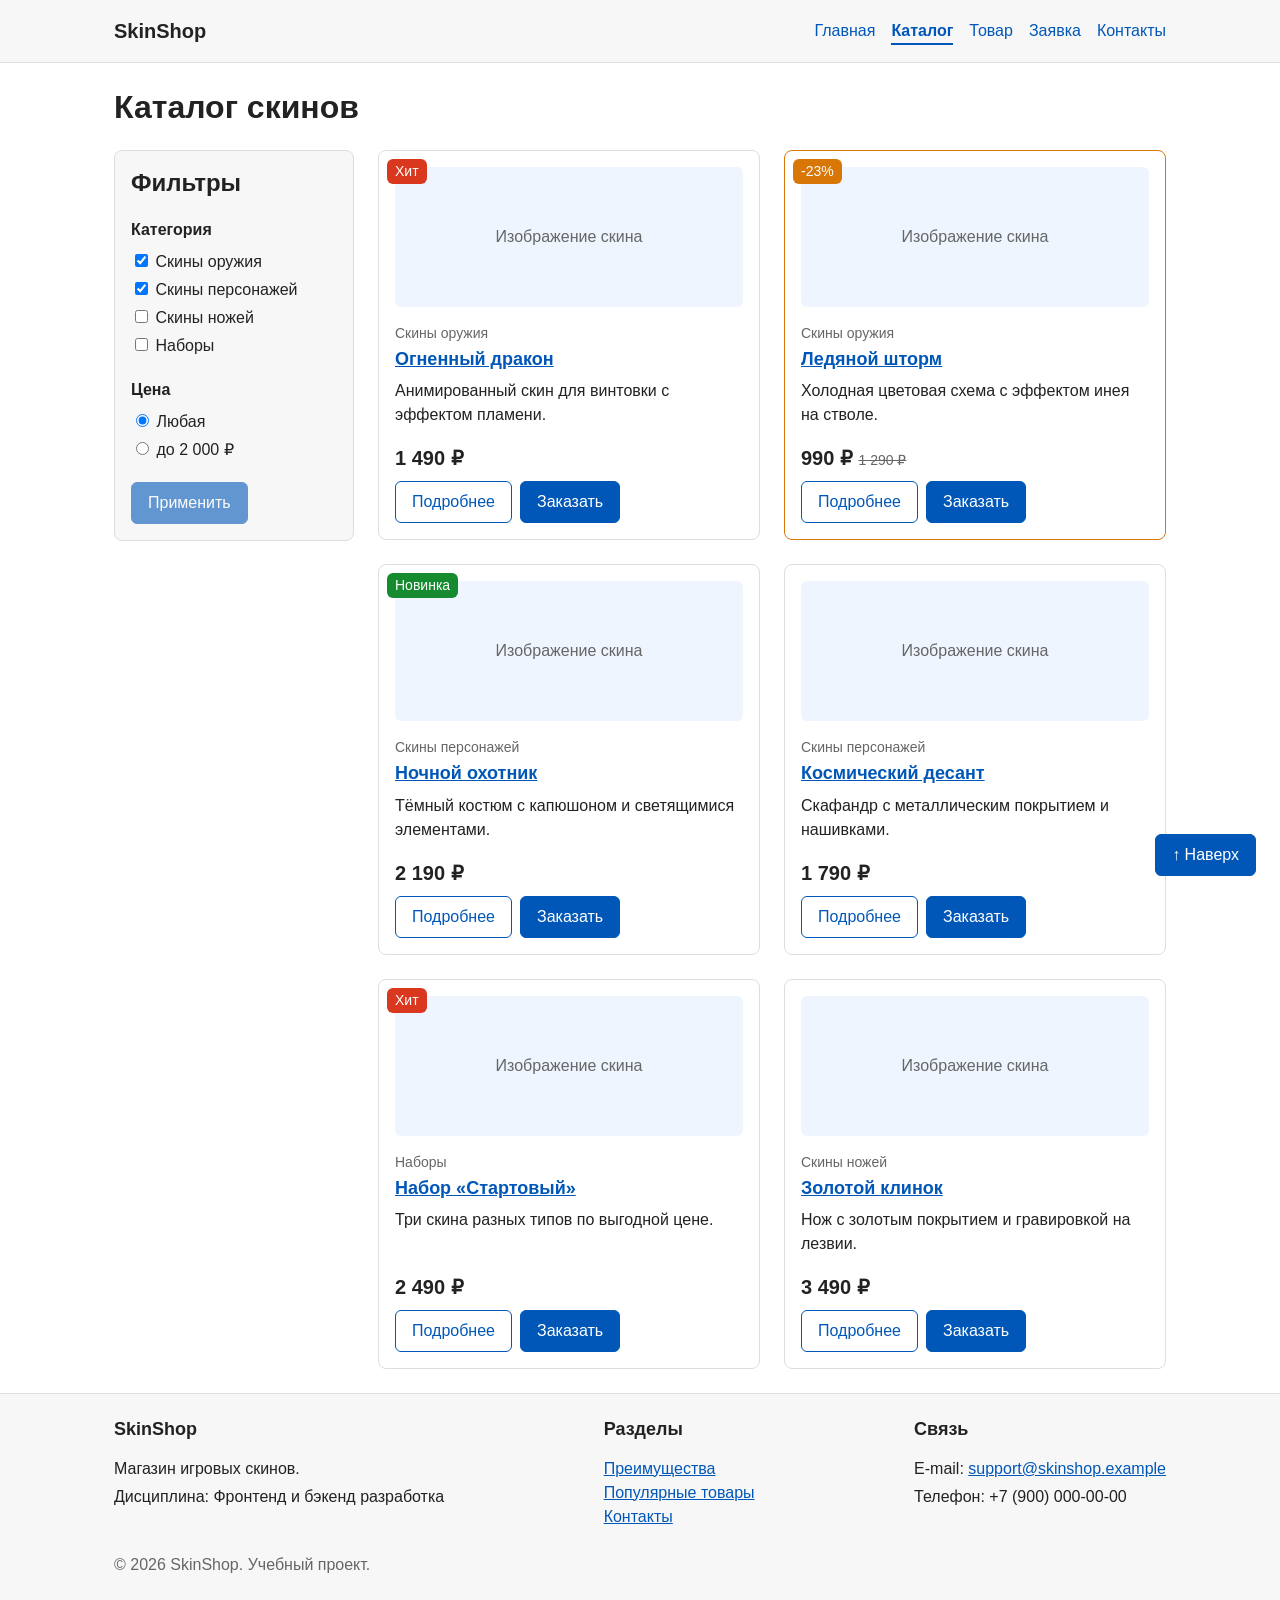
==== catalog.html @ 75303a8a "feat: build multipage SkinShop site for KR1" ====
<!DOCTYPE html>
<html lang="ru">

<head>
  <meta charset="UTF-8">
  <meta name="viewport" content="width=device-width, initial-scale=1.0">
  <title>Каталог — SkinShop</title>
  <meta name="description" content="Каталог скинов SkinShop: скины оружия, персонажей, ножей и наборы.">
  <link rel="stylesheet" href="css/style.css">
  <script src="js/main.js" defer></script>
</head>

<body id="top">
  <header class="site-header">
    <div class="site-header__inner">
      <a class="site-header__logo" href="index.html">SkinShop</a>

      <nav class="site-nav" aria-label="Основная навигация">
        <ul class="site-nav__list">
          <li><a class="site-nav__link" href="index.html">Главная</a></li>
          <li><a class="site-nav__link site-nav__link--active" aria-current="page" href="catalog.html">Каталог</a></li>
          <li><a class="site-nav__link" href="product.html">Товар</a></li>
          <li><a class="site-nav__link" href="order.html">Заявка</a></li>
          <li><a class="site-nav__link" href="contacts.html">Контакты</a></li>
        </ul>
      </nav>
    </div>
  </header>

  <main>
    <h1 class="section__title">Каталог скинов</h1>

    <div class="catalog">
      <aside class="filters" aria-labelledby="filters-title">
        <h2 class="filters__title" id="filters-title">Фильтры</h2>
        <form action="#" method="get">
          <fieldset class="filters__group">
            <legend class="filters__legend">Категория</legend>
            <div class="filters__option"><input id="filter-weapons" type="checkbox" name="category" value="weapons" checked> <label for="filter-weapons">Скины оружия</label></div>
            <div class="filters__option"><input id="filter-characters" type="checkbox" name="category" value="characters" checked> <label for="filter-characters">Скины персонажей</label></div>
            <div class="filters__option"><input id="filter-knives" type="checkbox" name="category" value="knives"> <label for="filter-knives">Скины ножей</label></div>
            <div class="filters__option"><input id="filter-sets" type="checkbox" name="category" value="sets"> <label for="filter-sets">Наборы</label></div>
          </fieldset>
          <fieldset class="filters__group">
            <legend class="filters__legend">Цена</legend>
            <div class="filters__option"><input id="filter-price-any" type="radio" name="price" value="any" checked> <label for="filter-price-any">Любая</label></div>
            <div class="filters__option"><input id="filter-price-2000" type="radio" name="price" value="2000"> <label for="filter-price-2000">до 2 000 ₽</label></div>
          </fieldset>
          <button class="button" type="submit" disabled>Применить</button>
        </form>
      </aside>

      <section aria-label="Список товаров">
        <div class="products-grid">
      <article class="product-card">
        <span class="product-card__badge product-card__badge--hit">Хит</span>
        <div class="product-card__image">Изображение скина</div>
        <p class="product-card__category">Скины оружия</p>
        <h3 class="product-card__title"><a href="product.html">Огненный дракон</a></h3>
        <p class="product-card__description">Анимированный скин для винтовки с эффектом пламени.</p>
        <p class="product-card__price">1 490 ₽</p>
        <div class="product-card__actions">
          <a class="button button--secondary" href="product.html">Подробнее</a>
          <button class="button product-card__button" type="button" data-product="Огненный дракон">Заказать</button>
        </div>
      </article>
      <article class="product-card product-card--discount">
        <span class="product-card__badge product-card__badge--sale">-23%</span>
        <div class="product-card__image">Изображение скина</div>
        <p class="product-card__category">Скины оружия</p>
        <h3 class="product-card__title"><a href="product.html">Ледяной шторм</a></h3>
        <p class="product-card__description">Холодная цветовая схема с эффектом инея на стволе.</p>
        <p class="product-card__price">990 ₽ <span class="product-card__old-price"><s>1 290 ₽</s></span></p>
        <div class="product-card__actions">
          <a class="button button--secondary" href="product.html">Подробнее</a>
          <button class="button product-card__button" type="button" data-product="Ледяной шторм">Заказать</button>
        </div>
      </article>
      <article class="product-card">
        <span class="product-card__badge product-card__badge--new">Новинка</span>
        <div class="product-card__image">Изображение скина</div>
        <p class="product-card__category">Скины персонажей</p>
        <h3 class="product-card__title"><a href="product.html">Ночной охотник</a></h3>
        <p class="product-card__description">Тёмный костюм с капюшоном и светящимися элементами.</p>
        <p class="product-card__price">2 190 ₽</p>
        <div class="product-card__actions">
          <a class="button button--secondary" href="product.html">Подробнее</a>
          <button class="button product-card__button" type="button" data-product="Ночной охотник">Заказать</button>
        </div>
      </article>
      <article class="product-card">
        <div class="product-card__image">Изображение скина</div>
        <p class="product-card__category">Скины персонажей</p>
        <h3 class="product-card__title"><a href="product.html">Космический десант</a></h3>
        <p class="product-card__description">Скафандр с металлическим покрытием и нашивками.</p>
        <p class="product-card__price">1 790 ₽</p>
        <div class="product-card__actions">
          <a class="button button--secondary" href="product.html">Подробнее</a>
          <button class="button product-card__button" type="button" data-product="Космический десант">Заказать</button>
        </div>
      </article>
      <article class="product-card">
        <span class="product-card__badge product-card__badge--hit">Хит</span>
        <div class="product-card__image">Изображение скина</div>
        <p class="product-card__category">Наборы</p>
        <h3 class="product-card__title"><a href="product.html">Набор «Стартовый»</a></h3>
        <p class="product-card__description">Три скина разных типов по выгодной цене.</p>
        <p class="product-card__price">2 490 ₽</p>
        <div class="product-card__actions">
          <a class="button button--secondary" href="product.html">Подробнее</a>
          <button class="button product-card__button" type="button" data-product="Набор «Стартовый»">Заказать</button>
        </div>
      </article>
      <article class="product-card">
        <div class="product-card__image">Изображение скина</div>
        <p class="product-card__category">Скины ножей</p>
        <h3 class="product-card__title"><a href="product.html">Золотой клинок</a></h3>
        <p class="product-card__description">Нож с золотым покрытием и гравировкой на лезвии.</p>
        <p class="product-card__price">3 490 ₽</p>
        <div class="product-card__actions">
          <a class="button button--secondary" href="product.html">Подробнее</a>
          <button class="button product-card__button" type="button" data-product="Золотой клинок">Заказать</button>
        </div>
      </article>
        </div>
      </section>
    </div>
  </main>

  <footer class="site-footer" id="contacts">
    <div class="site-footer__inner">
      <section>
        <h2 class="site-footer__title">SkinShop</h2>
        <p class="site-footer__text">Магазин игровых скинов.</p>
        <p class="site-footer__text">Дисциплина: Фронтенд и бэкенд разработка</p>
      </section>

      <nav aria-label="Ссылки на разделы">
        <h2 class="site-footer__title">Разделы</h2>
        <ul class="site-footer__list">
          <li><a href="index.html#advantages">Преимущества</a></li>
          <li><a href="index.html#popular">Популярные товары</a></li>
          <li><a href="contacts.html">Контакты</a></li>
        </ul>
      </nav>

      <section>
        <h2 class="site-footer__title">Связь</h2>
        <p class="site-footer__text">E-mail: <a href="mailto:support@skinshop.example">support@skinshop.example</a></p>
        <p class="site-footer__text">Телефон: +7 (900) 000-00-00</p>
      </section>
    </div>
    <p class="site-footer__copy">&copy; 2026 SkinShop. Учебный проект.</p>
  </footer>

  <a class="button top-button" href="#top">↑ Наверх</a>

  <dialog class="order-dialog" id="order-dialog" aria-labelledby="order-dialog-title">
    <h2 class="order-dialog__title" id="order-dialog-title">Быстрая заявка</h2>
    <p>Выбранный товар: <strong id="order-dialog-product">не выбран</strong></p>

    <form class="order-form" id="order-form" action="#" method="post" novalidate data-success="success-message">
      <input id="selected-product" name="selected-product" type="hidden">
      <div class="order-form__field">
        <label class="order-form__label" for="modal-name">Имя</label>
        <input class="order-form__input" id="modal-name" name="name" type="text" placeholder="Введите ваше имя" minlength="2" required>
      </div>
      <div class="order-form__field">
        <label class="order-form__label" for="modal-email">E-mail</label>
        <input class="order-form__input" id="modal-email" name="email" type="email" placeholder="example@mail.ru" required>
      </div>
      <div class="order-form__field">
        <label class="order-form__label" for="modal-phone">Телефон</label>
        <input class="order-form__input" id="modal-phone" name="phone" type="tel" placeholder="+7 (900) 000-00-00" pattern="^\+7 \(\d{3}\) \d{3}-\d{2}-\d{2}$" required>
        <small class="order-form__hint">Формат: +7 (900) 000-00-00</small>
      </div>
      <div class="order-form__field">
        <label class="order-form__label" for="modal-topic">Тема заявки</label>
        <select class="order-form__input" id="modal-topic" name="topic" required>
          <option value="">Выберите тему</option>
          <option value="order">Покупка скина</option>
          <option value="question">Вопрос по товару</option>
          <option value="payment">Оплата и получение</option>
        </select>
      </div>
      <div class="order-form__field">
        <label class="order-form__label" for="modal-comment">Комментарий</label>
        <textarea class="order-form__input" id="modal-comment" name="comment" rows="4" placeholder="Напишите, что нужно уточнить"></textarea>
      </div>
      <div class="order-form__field order-form__field--checkbox">
        <input class="order-form__checkbox" id="modal-agreement" name="agreement" type="checkbox" required>
        <label class="order-form__label" for="modal-agreement">Я согласен на обработку персональных данных</label>
      </div>

      <div class="order-form__actions">
        <button class="button button--secondary" type="button" id="close-order-dialog">Закрыть</button>
        <button class="button" type="submit">Отправить заявку</button>
      </div>
    </form>
  </dialog>

  <p class="success-message" id="success-message" hidden>Форма успешно отправлена!</p>
</body>

</html>
---- css/style.css ----
/* ===============================
   1. Переменные проекта
   =============================== */

:root {
  /* Цвета */
  --color-bg: #ffffff;
  --color-text: #222222;
  --color-muted: #666666;
  --color-primary: #0057b8;
  --color-primary-dark: #003f86;
  --color-border: #dddddd;
  --color-surface: #f7f7f7;
  --color-surface-accent: #eef5ff;
  --color-danger: #b00020;
  --color-success: #168a2f;
  --color-success-bg: #eefaf0;
  --color-white: #ffffff;

  /* Цвета бейджей */
  --color-badge-hit: #d9381e;
  --color-badge-new: #168a2f;
  --color-badge-sale: #d97706;

  /* Отступы */
  --space-xs: 4px;
  --space-sm: 8px;
  --space-md: 16px;
  --space-lg: 24px;
  --space-xl: 32px;

  /* Скругления */
  --radius-sm: 6px;
  --radius-md: 8px;
  --radius-lg: 12px;

  /* Размеры */
  --container-width: 1100px;

  /* Слои (z-index) */
  --z-header: 100;
  --z-badge: 1;
  --z-top-button: 200;
}

/* ===============================
   2. Базовые стили
   =============================== */

* {
  box-sizing: border-box;
}

body {
  margin: 0;
  font-family: Arial, sans-serif;
  line-height: 1.5;
  color: var(--color-text);
  background-color: var(--color-bg);
}

main {
  max-width: var(--container-width);
  margin: 0 auto;
  padding: var(--space-lg);
}

h1,
h2,
h3 {
  line-height: 1.3;
}

/* ===============================
   3. Ссылки и кнопки
   =============================== */

a {
  color: var(--color-primary);
}

a:hover {
  color: var(--color-primary-dark);
}

a:focus-visible {
  outline: 2px solid var(--color-primary);
  outline-offset: 3px;
}

.button {
  display: inline-block;
  padding: var(--space-sm) var(--space-md);
  font: inherit;
  color: var(--color-white);
  background-color: var(--color-primary);
  text-decoration: none;
  border: 1px solid var(--color-primary);
  border-radius: var(--radius-sm);
  cursor: pointer;
}

.button:hover {
  color: var(--color-white);
  background-color: var(--color-primary-dark);
}

.button:focus-visible {
  outline: 2px solid var(--color-primary);
  outline-offset: 3px;
}

.button--secondary {
  color: var(--color-primary);
  background-color: var(--color-white);
}

.button--secondary:hover {
  color: var(--color-white);
}

button:disabled,
.button--disabled {
  opacity: 0.6;
  cursor: not-allowed;
}

/* ===============================
   4. Шапка и навигация (Flexbox, sticky)
   =============================== */

.site-header {
  position: sticky;
  top: 0;
  z-index: var(--z-header);
  background-color: var(--color-surface);
  border-bottom: 1px solid var(--color-border);
}

.site-header__inner {
  display: flex;
  justify-content: space-between;
  align-items: center;
  flex-wrap: wrap;
  gap: var(--space-md);
  max-width: var(--container-width);
  margin: 0 auto;
  padding: var(--space-md) var(--space-lg);
}

.site-header__logo {
  font-size: 20px;
  font-weight: bold;
  color: var(--color-text);
  text-decoration: none;
}

.site-nav__list {
  display: flex;
  flex-wrap: wrap;
  gap: var(--space-md);
  margin: 0;
  padding: 0;
  list-style: none;
}

.site-nav__link {
  padding: var(--space-xs) 0;
  color: var(--color-primary);
  text-decoration: none;
  border-bottom: 2px solid transparent;
}

.site-nav__link:hover {
  border-bottom-color: var(--color-primary);
}

.site-nav__link--active {
  font-weight: bold;
  border-bottom-color: var(--color-primary);
}

/* ===============================
   5. Общие блоки страницы
   =============================== */

.section {
  margin-bottom: var(--space-xl);
}

.section__title {
  margin-top: 0;
}

.hero {
  margin-bottom: var(--space-xl);
  padding: var(--space-xl) var(--space-lg);
  background-color: var(--color-surface-accent);
  border-radius: var(--radius-lg);
}

.hero__title {
  margin-top: 0;
}

.hero__actions {
  display: flex;
  flex-wrap: wrap;
  gap: var(--space-md);
}

.aside-info {
  padding: var(--space-md);
  background-color: var(--color-surface);
  border-left: 4px solid var(--color-primary);
}

.aside-info__title {
  margin-top: 0;
}

/* Преимущества: сетка Grid */
.advantages {
  display: grid;
  grid-template-columns: repeat(3, 1fr);
  gap: var(--space-md);
  margin: 0;
  padding: 0;
  list-style: none;
}

.advantages__item {
  padding: var(--space-md);
  border: 1px solid var(--color-border);
  border-radius: var(--radius-md);
}

.advantages__title {
  margin-top: 0;
}

/* Сложный блок страницы: основной контент + боковая колонка (Grid) */
.layout {
  display: grid;
  grid-template-columns: 2fr 1fr;
  gap: var(--space-lg);
  align-items: start;
}

/* ===============================
   6. Карточки товаров
   =============================== */

/* Сетка карточек: CSS Grid */
.products-grid {
  display: grid;
  grid-template-columns: repeat(3, 1fr);
  gap: var(--space-lg);
}

/* position: relative — карточка является контейнером для бейджа */
.product-card {
  position: relative;
  display: flex;
  flex-direction: column;
  padding: var(--space-md);
  background-color: var(--color-bg);
  border: 1px solid var(--color-border);
  border-radius: var(--radius-md);
}

.product-card:hover {
  border-color: var(--color-primary);
}

.product-card--discount {
  border-color: var(--color-badge-sale);
}

/* Заглушка вместо изображения товара */
.product-card__image {
  display: flex;
  align-items: center;
  justify-content: center;
  height: 140px;
  margin-bottom: var(--space-md);
  color: var(--color-muted);
  background-color: var(--color-surface-accent);
  border-radius: var(--radius-sm);
}

.product-card__category {
  margin: 0;
  font-size: 14px;
  color: var(--color-muted);
}

.product-card__title {
  margin: var(--space-xs) 0 var(--space-sm);
  font-size: 18px;
}

.product-card__description {
  flex: 1;
  margin: 0 0 var(--space-md);
}

.product-card__price {
  margin: 0 0 var(--space-sm);
  font-size: 20px;
  font-weight: bold;
}

.product-card__old-price {
  font-size: 14px;
  font-weight: normal;
  color: var(--color-muted);
}

/* Группа кнопок: Flexbox */
.product-card__actions {
  display: flex;
  gap: var(--space-sm);
}

/* position: absolute — бейдж в углу карточки */
.product-card__badge {
  position: absolute;
  top: var(--space-sm);
  left: var(--space-sm);
  z-index: var(--z-badge);
  padding: 2px var(--space-sm);
  font-size: 14px;
  color: var(--color-white);
  border-radius: var(--radius-sm);
}

.product-card__badge--hit {
  background-color: var(--color-badge-hit);
}

.product-card__badge--new {
  background-color: var(--color-badge-new);
}

.product-card__badge--sale {
  background-color: var(--color-badge-sale);
}

/* ===============================
   7. Каталог и фильтры (Grid, sticky)
   =============================== */

.catalog {
  display: grid;
  grid-template-columns: 240px 1fr;
  gap: var(--space-lg);
  align-items: start;
}

.catalog .products-grid {
  grid-template-columns: repeat(2, 1fr);
}

/* position: sticky — блок фильтров «прилипает» при прокрутке */
.filters {
  position: sticky;
  top: 88px;
  padding: var(--space-md);
  background-color: var(--color-surface);
  border: 1px solid var(--color-border);
  border-radius: var(--radius-md);
}

.filters__title {
  margin-top: 0;
}

.filters__group {
  margin: 0 0 var(--space-md);
  padding: 0;
  border: none;
}

.filters__legend {
  padding: 0;
  margin-bottom: var(--space-sm);
  font-weight: bold;
}

.filters__option {
  margin-bottom: var(--space-xs);
}

/* ===============================
   8. Страница товара
   =============================== */

.product {
  display: grid;
  grid-template-columns: 1fr 1fr;
  gap: var(--space-lg);
  margin-bottom: var(--space-xl);
}

.product__image {
  display: flex;
  align-items: center;
  justify-content: center;
  min-height: 260px;
  color: var(--color-muted);
  background-color: var(--color-surface-accent);
  border-radius: var(--radius-lg);
}

.product__title {
  margin-top: 0;
}

.product__price {
  font-size: 28px;
  font-weight: bold;
}

/* ===============================
   9. Таблицы
   =============================== */

.data-table {
  width: 100%;
  border-collapse: collapse;
}

.data-table__caption {
  margin-bottom: var(--space-sm);
  font-weight: bold;
  text-align: left;
}

.data-table th,
.data-table td {
  padding: var(--space-sm) var(--space-md);
  text-align: left;
  border: 1px solid var(--color-border);
}

.data-table thead th {
  color: var(--color-white);
  background-color: var(--color-primary);
}

.data-table tbody th {
  background-color: var(--color-surface);
}

.data-table tbody tr:hover td {
  background-color: var(--color-surface-accent);
}

/* ===============================
   10. Формы и модальное окно
   =============================== */

.order-form__field {
  margin-bottom: var(--space-md);
}

.order-form__label {
  display: block;
  margin-bottom: var(--space-xs);
}

.order-form__input {
  width: 100%;
  padding: 10px 12px;
  font: inherit;
  border: 1px solid var(--color-border);
  border-radius: var(--radius-sm);
}

.order-form__input:hover {
  border-color: var(--color-primary);
}

.order-form__input:focus-visible,
.order-form__checkbox:focus-visible {
  outline: 2px solid var(--color-primary);
  outline-offset: 3px;
}

.order-form__hint {
  display: block;
  margin-top: var(--space-xs);
  color: var(--color-muted);
}

.order-form__field--checkbox {
  display: flex;
  align-items: center;
  gap: var(--space-sm);
}

.order-form__field--checkbox .order-form__label {
  margin-bottom: 0;
}

.order-form__actions {
  display: flex;
  gap: var(--space-md);
  margin-top: var(--space-lg);
}

[aria-invalid="true"] {
  border-color: var(--color-danger);
}

.success-message {
  margin: var(--space-lg) 0;
  padding: var(--space-md);
  background-color: var(--color-success-bg);
  border-left: 4px solid var(--color-success);
}

/* Модальное окно <dialog> */
.order-dialog {
  width: min(100% - 32px, 560px);
  padding: var(--space-lg);
  border: none;
  border-radius: var(--radius-lg);
}

.order-dialog::backdrop {
  background-color: rgba(0, 0, 0, 0.5);
}

.order-dialog__title {
  margin-top: 0;
}

/* ===============================
   11. Подвал и кнопка «Наверх»
   =============================== */

.site-footer {
  background-color: var(--color-surface);
  border-top: 1px solid var(--color-border);
}

.site-footer__inner {
  display: flex;
  justify-content: space-between;
  flex-wrap: wrap;
  gap: var(--space-lg);
  max-width: var(--container-width);
  margin: 0 auto;
  padding: var(--space-lg);
}

.site-footer__title {
  margin-top: 0;
  font-size: 18px;
}

.site-footer__list {
  margin: 0;
  padding: 0;
  list-style: none;
}

.site-footer__text {
  margin: 0 0 var(--space-xs);
}

.site-footer__copy {
  max-width: var(--container-width);
  margin: 0 auto;
  padding: 0 var(--space-lg) var(--space-lg);
  color: var(--color-muted);
}

/* position: fixed — кнопка «Наверх» всегда в углу экрана */
.top-button {
  position: fixed;
  right: var(--space-lg);
  bottom: var(--space-lg);
  z-index: var(--z-top-button);
}

/* ===============================
   12. Простая адаптивность
   =============================== */

@media (max-width: 800px) {
  .advantages,
  .products-grid,
  .catalog .products-grid,
  .catalog,
  .layout,
  .product {
    grid-template-columns: 1fr;
  }

  .filters {
    position: static;
  }
}
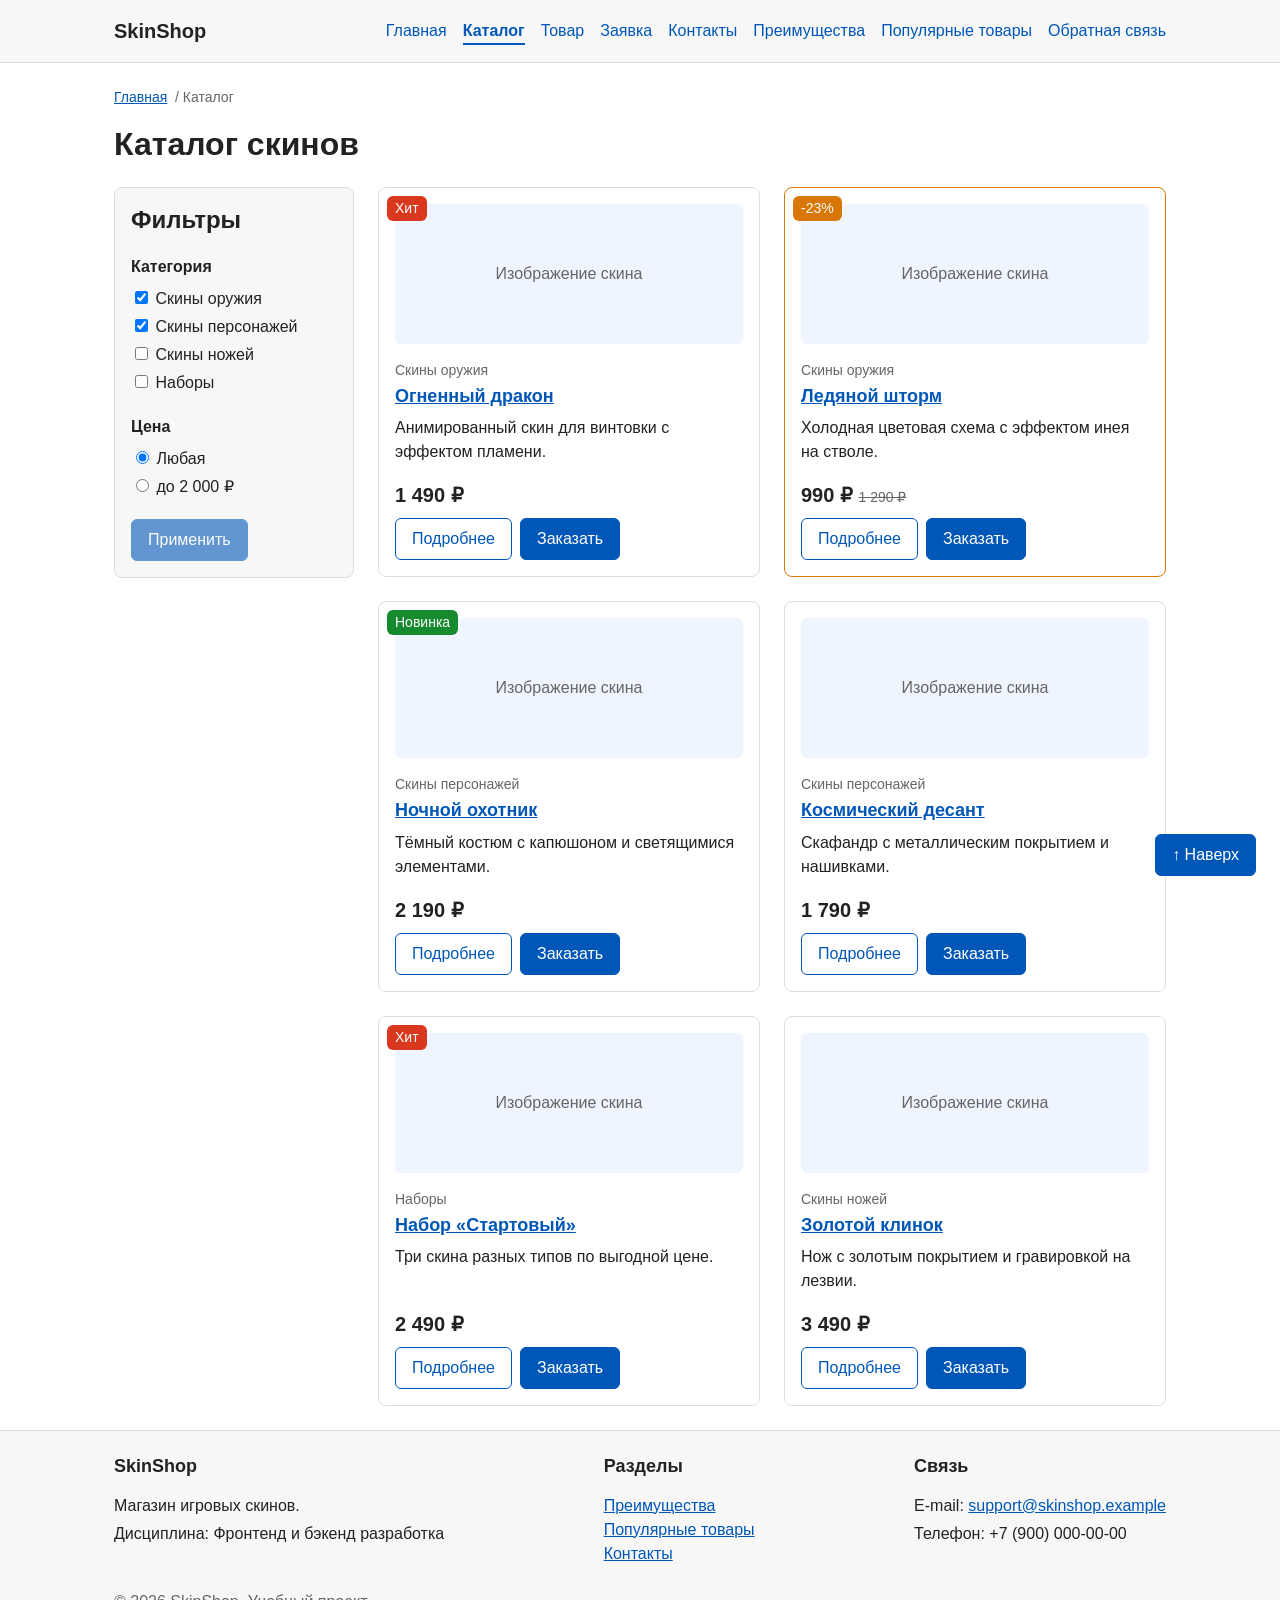
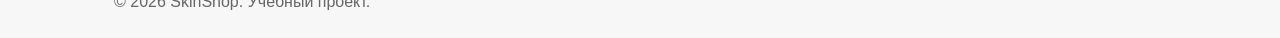
==== commit 57c6f0cc: "feat: add multi-page structure navigation and anchors" ====
--- a/catalog.html
+++ b/catalog.html
@@ -22,12 +22,20 @@
           <li><a class="site-nav__link" href="product.html">Товар</a></li>
           <li><a class="site-nav__link" href="order.html">Заявка</a></li>
           <li><a class="site-nav__link" href="contacts.html">Контакты</a></li>
+          <li><a class="site-nav__link" href="index.html#advantages">Преимущества</a></li>
+          <li><a class="site-nav__link" href="index.html#popular">Популярные товары</a></li>
+          <li><a class="site-nav__link" href="index.html#contacts">Обратная связь</a></li>
         </ul>
       </nav>
     </div>
   </header>
 
   <main>
+    <nav class="breadcrumbs" aria-label="Хлебные крошки">
+      <a href="index.html">Главная</a>
+      <span>Каталог</span>
+    </nav>
+
     <h1 class="section__title">Каталог скинов</h1>
 
     <div class="catalog">
--- a/css/style.css
+++ b/css/style.css
@@ -51,6 +51,12 @@
   box-sizing: border-box;
 }
 
+/* Плавная прокрутка к якорям; отступ, чтобы заголовок не скрывался под липкой шапкой */
+html {
+  scroll-behavior: smooth;
+  scroll-padding-top: 80px;
+}
+
 body {
   margin: 0;
   font-family: Arial, sans-serif;
@@ -184,6 +190,32 @@
    5. Общие блоки страницы
    =============================== */
 
+/* Подсветка раздела, на который перешли по якорной ссылке */
+:target {
+  outline: 2px dashed var(--color-primary);
+  outline-offset: 4px;
+}
+
+/* Хлебные крошки */
+.breadcrumbs {
+  margin: 0 0 var(--space-md);
+  font-size: 14px;
+  color: var(--color-muted);
+}
+
+.breadcrumbs a {
+  color: var(--color-primary);
+}
+
+/* Разделитель перед каждым элементом, кроме первого (inline-block, чтобы он не подчёркивался как ссылка) */
+.breadcrumbs a + a::before,
+.breadcrumbs span::before {
+  content: " / ";
+  display: inline-block;
+  white-space: pre;
+  color: var(--color-muted);
+}
+
 .section {
   margin-bottom: var(--space-xl);
 }
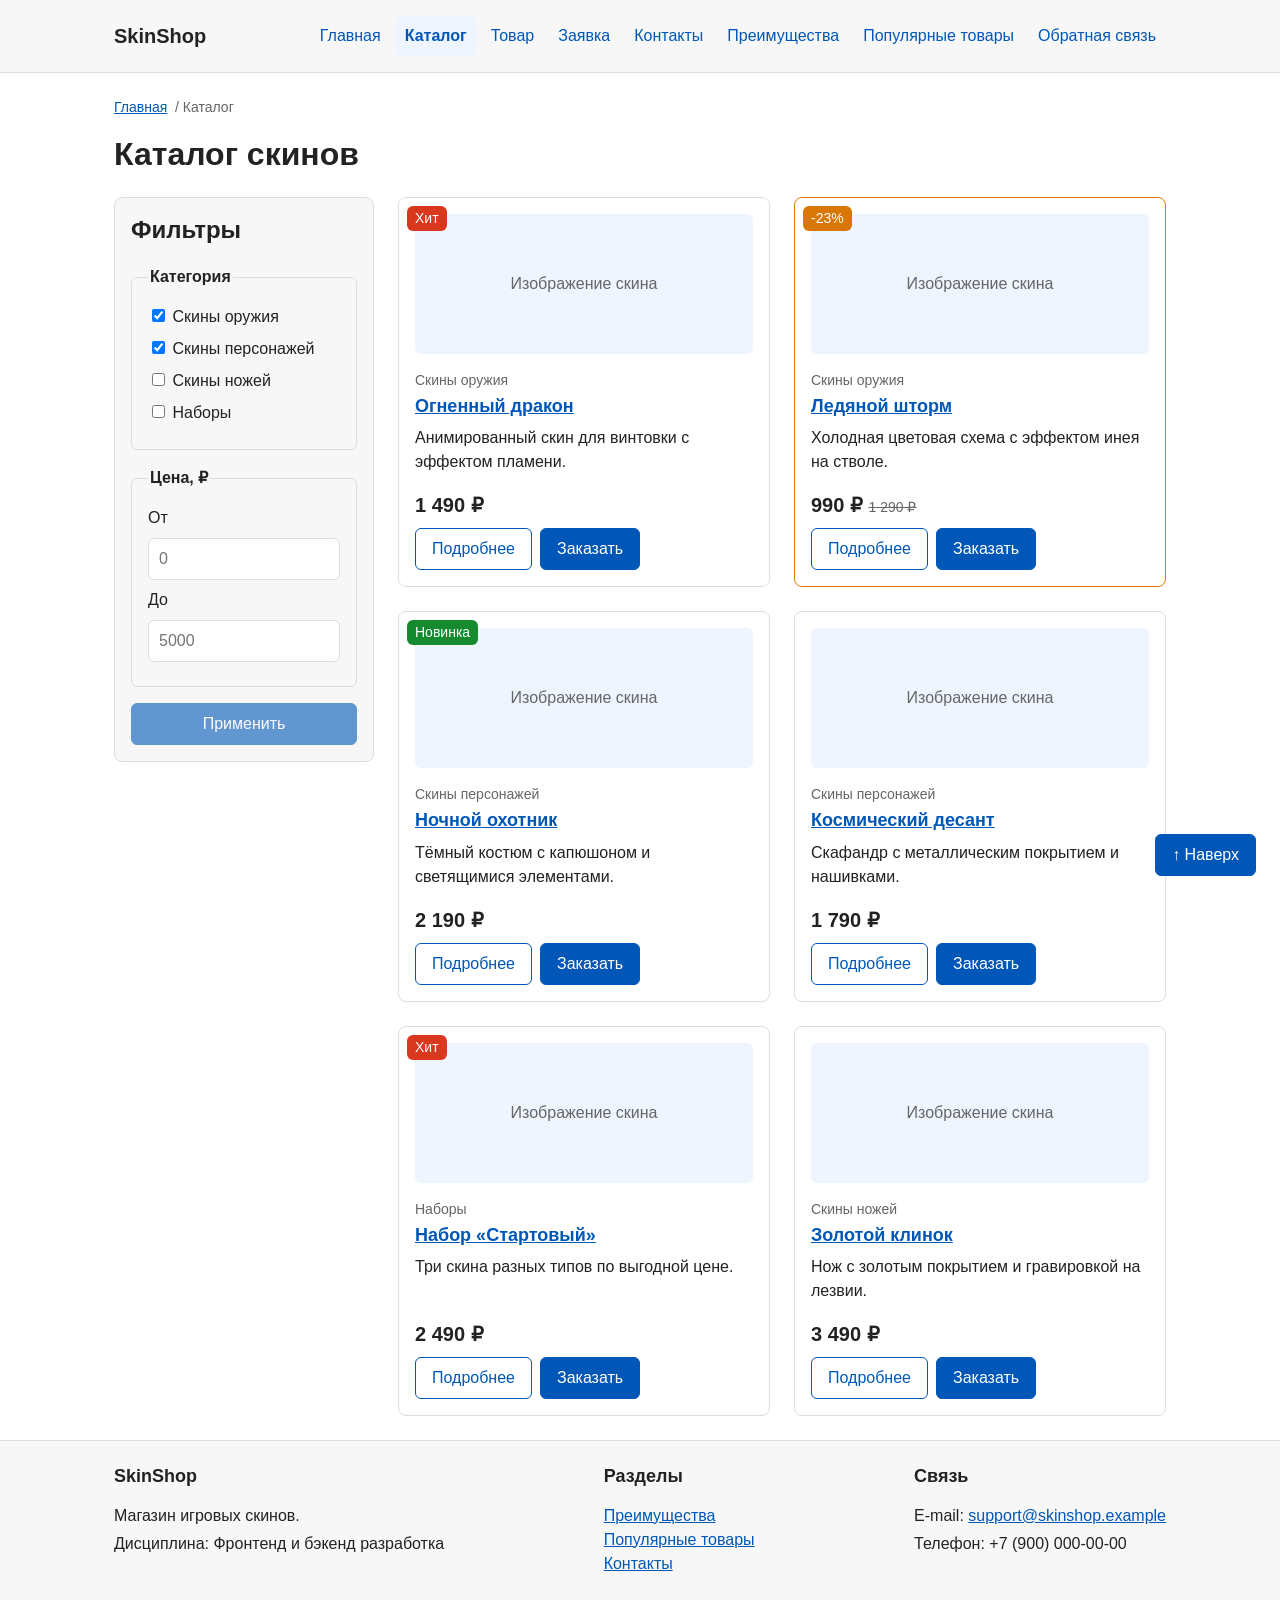
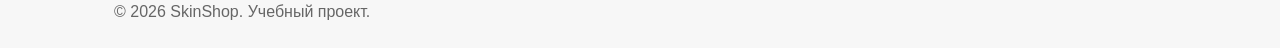
==== commit d4054c0a: "feat: add flex navigation and grid catalog layout" ====
--- a/catalog.html
+++ b/catalog.html
@@ -38,27 +38,50 @@
 
     <h1 class="section__title">Каталог скинов</h1>
 
-    <div class="catalog">
-      <aside class="filters" aria-labelledby="filters-title">
-        <h2 class="filters__title" id="filters-title">Фильтры</h2>
-        <form action="#" method="get">
-          <fieldset class="filters__group">
-            <legend class="filters__legend">Категория</legend>
-            <div class="filters__option"><input id="filter-weapons" type="checkbox" name="category" value="weapons" checked> <label for="filter-weapons">Скины оружия</label></div>
-            <div class="filters__option"><input id="filter-characters" type="checkbox" name="category" value="characters" checked> <label for="filter-characters">Скины персонажей</label></div>
-            <div class="filters__option"><input id="filter-knives" type="checkbox" name="category" value="knives"> <label for="filter-knives">Скины ножей</label></div>
-            <div class="filters__option"><input id="filter-sets" type="checkbox" name="category" value="sets"> <label for="filter-sets">Наборы</label></div>
+    <div class="catalog-layout">
+      <aside class="catalog-filters" aria-labelledby="filters-title">
+        <h2 class="catalog-filters__title" id="filters-title">Фильтры</h2>
+
+        <form class="filters-form" action="#" method="get">
+          <fieldset>
+            <legend>Категория</legend>
+
+            <label for="filter-weapons">
+              <input id="filter-weapons" type="checkbox" name="category" value="weapons" checked>
+              Скины оружия
+            </label>
+
+            <label for="filter-characters">
+              <input id="filter-characters" type="checkbox" name="category" value="characters" checked>
+              Скины персонажей
+            </label>
+
+            <label for="filter-knives">
+              <input id="filter-knives" type="checkbox" name="category" value="knives">
+              Скины ножей
+            </label>
+
+            <label for="filter-sets">
+              <input id="filter-sets" type="checkbox" name="category" value="sets">
+              Наборы
+            </label>
           </fieldset>
-          <fieldset class="filters__group">
-            <legend class="filters__legend">Цена</legend>
-            <div class="filters__option"><input id="filter-price-any" type="radio" name="price" value="any" checked> <label for="filter-price-any">Любая</label></div>
-            <div class="filters__option"><input id="filter-price-2000" type="radio" name="price" value="2000"> <label for="filter-price-2000">до 2 000 ₽</label></div>
+
+          <fieldset>
+            <legend>Цена, ₽</legend>
+
+            <label for="price-from">От</label>
+            <input id="price-from" name="price-from" type="number" min="0" placeholder="0">
+
+            <label for="price-to">До</label>
+            <input id="price-to" name="price-to" type="number" min="0" placeholder="5000">
           </fieldset>
+
           <button class="button" type="submit" disabled>Применить</button>
         </form>
       </aside>
 
-      <section aria-label="Список товаров">
+      <section class="catalog-products" aria-label="Список товаров">
         <div class="products-grid">
       <article class="product-card">
         <span class="product-card__badge product-card__badge--hit">Хит</span>
--- a/css/style.css
+++ b/css/style.css
@@ -161,29 +161,34 @@
   text-decoration: none;
 }
 
+/* Flexbox: меню выстраивается в строку, пункты выровнены и разделены gap */
 .site-nav__list {
   display: flex;
   flex-wrap: wrap;
-  gap: var(--space-md);
+  justify-content: center;
+  align-items: center;
+  gap: var(--space-xs);
   margin: 0;
   padding: 0;
   list-style: none;
 }
 
 .site-nav__link {
-  padding: var(--space-xs) 0;
+  display: inline-block;
+  padding: var(--space-sm) 10px;
   color: var(--color-primary);
   text-decoration: none;
-  border-bottom: 2px solid transparent;
+  border-radius: var(--radius-sm);
 }
 
 .site-nav__link:hover {
-  border-bottom-color: var(--color-primary);
+  color: var(--color-white);
+  background-color: var(--color-primary);
 }
 
 .site-nav__link--active {
   font-weight: bold;
-  border-bottom-color: var(--color-primary);
+  background-color: var(--color-surface-accent);
 }
 
 /* ===============================
@@ -353,6 +358,7 @@
 .product-card__actions {
   display: flex;
   gap: var(--space-sm);
+  margin-top: auto;
 }
 
 /* position: absolute — бейдж в углу карточки */
@@ -383,19 +389,22 @@
    7. Каталог и фильтры (Grid, sticky)
    =============================== */
 
-.catalog {
+/* Grid: страница каталога по схеме «фильтры + товары» (именованные области) */
+.catalog-layout {
   display: grid;
-  grid-template-columns: 240px 1fr;
+  grid-template-columns: 260px 1fr;
+  grid-template-areas: "filters products";
   gap: var(--space-lg);
   align-items: start;
 }
 
-.catalog .products-grid {
+.catalog-layout .products-grid {
   grid-template-columns: repeat(2, 1fr);
 }
 
 /* position: sticky — блок фильтров «прилипает» при прокрутке */
-.filters {
+.catalog-filters {
+  grid-area: filters;
   position: sticky;
   top: 88px;
   padding: var(--space-md);
@@ -404,24 +413,52 @@
   border-radius: var(--radius-md);
 }
 
-.filters__title {
-  margin-top: 0;
-}
-
-.filters__group {
-  margin: 0 0 var(--space-md);
-  padding: 0;
-  border: none;
-}
-
-.filters__legend {
-  padding: 0;
+.catalog-filters__title {
+  margin-top: 0;
+}
+
+.catalog-products {
+  grid-area: products;
+}
+
+/* Форма фильтров: Grid с промежутками между группами полей */
+.filters-form {
+  display: grid;
+  gap: var(--space-md);
+}
+
+.filters-form fieldset {
+  margin: 0;
+  padding: var(--space-md);
+  border: 1px solid var(--color-border);
+  border-radius: var(--radius-sm);
+}
+
+.filters-form legend {
+  font-weight: bold;
+}
+
+.filters-form label {
+  display: block;
   margin-bottom: var(--space-sm);
-  font-weight: bold;
-}
-
-.filters__option {
-  margin-bottom: var(--space-xs);
+}
+
+.filters-form input[type="number"] {
+  width: 100%;
+  padding: 8px 10px;
+  margin-bottom: var(--space-sm);
+  border: 1px solid var(--color-border);
+  border-radius: var(--radius-sm);
+  font: inherit;
+}
+
+.filters-form input[type="number"]:hover {
+  border-color: var(--color-primary);
+}
+
+.filters-form input:focus-visible {
+  outline: 2px solid var(--color-primary);
+  outline-offset: 3px;
 }
 
 /* ===============================
@@ -625,14 +662,14 @@
 @media (max-width: 800px) {
   .advantages,
   .products-grid,
-  .catalog .products-grid,
-  .catalog,
+  .catalog-layout .products-grid,
+  .catalog-layout,
   .layout,
   .product {
     grid-template-columns: 1fr;
   }
 
-  .filters {
+  .catalog-filters {
     position: static;
   }
 }
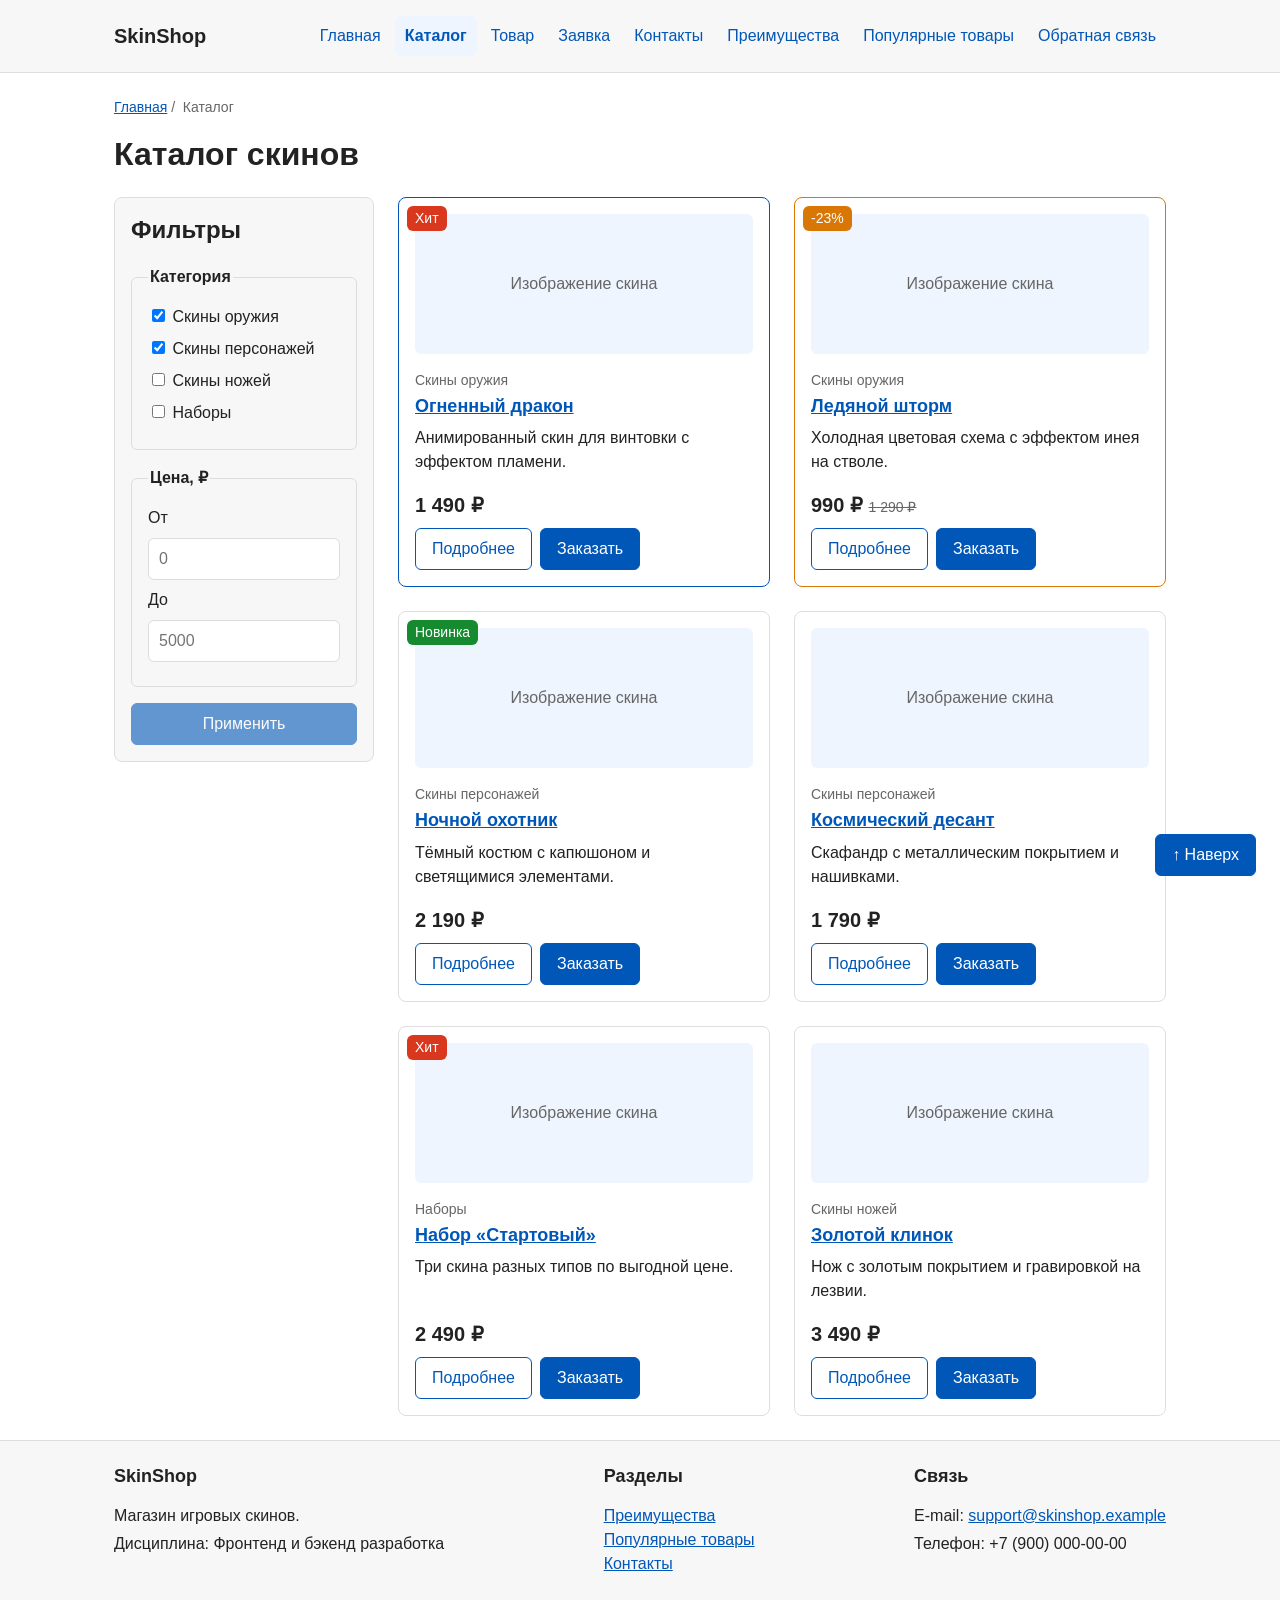
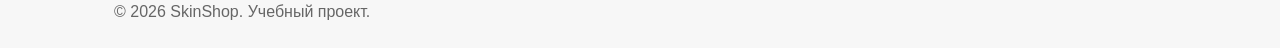
==== commit d3710454: "refactor: apply BEM naming to CSS classes" ====
--- a/catalog.html
+++ b/catalog.html
@@ -17,14 +17,14 @@
 
       <nav class="site-nav" aria-label="Основная навигация">
         <ul class="site-nav__list">
-          <li><a class="site-nav__link" href="index.html">Главная</a></li>
-          <li><a class="site-nav__link site-nav__link--active" aria-current="page" href="catalog.html">Каталог</a></li>
-          <li><a class="site-nav__link" href="product.html">Товар</a></li>
-          <li><a class="site-nav__link" href="order.html">Заявка</a></li>
-          <li><a class="site-nav__link" href="contacts.html">Контакты</a></li>
-          <li><a class="site-nav__link" href="index.html#advantages">Преимущества</a></li>
-          <li><a class="site-nav__link" href="index.html#popular">Популярные товары</a></li>
-          <li><a class="site-nav__link" href="index.html#contacts">Обратная связь</a></li>
+          <li class="site-nav__item"><a class="site-nav__link" href="index.html">Главная</a></li>
+          <li class="site-nav__item"><a class="site-nav__link site-nav__link--active" aria-current="page" href="catalog.html">Каталог</a></li>
+          <li class="site-nav__item"><a class="site-nav__link" href="product.html">Товар</a></li>
+          <li class="site-nav__item"><a class="site-nav__link" href="order.html">Заявка</a></li>
+          <li class="site-nav__item"><a class="site-nav__link" href="contacts.html">Контакты</a></li>
+          <li class="site-nav__item"><a class="site-nav__link" href="index.html#advantages">Преимущества</a></li>
+          <li class="site-nav__item"><a class="site-nav__link" href="index.html#popular">Популярные товары</a></li>
+          <li class="site-nav__item"><a class="site-nav__link" href="index.html#contacts">Обратная связь</a></li>
         </ul>
       </nav>
     </div>
@@ -32,8 +32,8 @@
 
   <main>
     <nav class="breadcrumbs" aria-label="Хлебные крошки">
-      <a href="index.html">Главная</a>
-      <span>Каталог</span>
+      <a class="breadcrumbs__link" href="index.html">Главная</a>
+      <span class="breadcrumbs__current">Каталог</span>
     </nav>
 
     <h1 class="section__title">Каталог скинов</h1>
@@ -43,47 +43,47 @@
         <h2 class="catalog-filters__title" id="filters-title">Фильтры</h2>
 
         <form class="filters-form" action="#" method="get">
-          <fieldset>
-            <legend>Категория</legend>
-
-            <label for="filter-weapons">
+          <fieldset class="filters-form__group">
+            <legend class="filters-form__legend">Категория</legend>
+
+            <label class="filters-form__label" for="filter-weapons">
               <input id="filter-weapons" type="checkbox" name="category" value="weapons" checked>
               Скины оружия
             </label>
 
-            <label for="filter-characters">
+            <label class="filters-form__label" for="filter-characters">
               <input id="filter-characters" type="checkbox" name="category" value="characters" checked>
               Скины персонажей
             </label>
 
-            <label for="filter-knives">
+            <label class="filters-form__label" for="filter-knives">
               <input id="filter-knives" type="checkbox" name="category" value="knives">
               Скины ножей
             </label>
 
-            <label for="filter-sets">
+            <label class="filters-form__label" for="filter-sets">
               <input id="filter-sets" type="checkbox" name="category" value="sets">
               Наборы
             </label>
           </fieldset>
 
-          <fieldset>
-            <legend>Цена, ₽</legend>
-
-            <label for="price-from">От</label>
-            <input id="price-from" name="price-from" type="number" min="0" placeholder="0">
-
-            <label for="price-to">До</label>
-            <input id="price-to" name="price-to" type="number" min="0" placeholder="5000">
+          <fieldset class="filters-form__group">
+            <legend class="filters-form__legend">Цена, ₽</legend>
+
+            <label class="filters-form__label" for="price-from">От</label>
+            <input class="filters-form__input" id="price-from" name="price-from" type="number" min="0" placeholder="0">
+
+            <label class="filters-form__label" for="price-to">До</label>
+            <input class="filters-form__input" id="price-to" name="price-to" type="number" min="0" placeholder="5000">
           </fieldset>
 
-          <button class="button" type="submit" disabled>Применить</button>
+          <button class="button button--primary" type="submit" disabled>Применить</button>
         </form>
       </aside>
 
       <section class="catalog-products" aria-label="Список товаров">
-        <div class="products-grid">
-      <article class="product-card">
+        <div class="products-grid products-grid--catalog">
+      <article class="product-card product-card--featured">
         <span class="product-card__badge product-card__badge--hit">Хит</span>
         <div class="product-card__image">Изображение скина</div>
         <p class="product-card__category">Скины оружия</p>
@@ -92,7 +92,7 @@
         <p class="product-card__price">1 490 ₽</p>
         <div class="product-card__actions">
           <a class="button button--secondary" href="product.html">Подробнее</a>
-          <button class="button product-card__button" type="button" data-product="Огненный дракон">Заказать</button>
+          <button class="button button--primary product-card__button" type="button" data-product="Огненный дракон">Заказать</button>
         </div>
       </article>
       <article class="product-card product-card--discount">
@@ -104,7 +104,7 @@
         <p class="product-card__price">990 ₽ <span class="product-card__old-price"><s>1 290 ₽</s></span></p>
         <div class="product-card__actions">
           <a class="button button--secondary" href="product.html">Подробнее</a>
-          <button class="button product-card__button" type="button" data-product="Ледяной шторм">Заказать</button>
+          <button class="button button--primary product-card__button" type="button" data-product="Ледяной шторм">Заказать</button>
         </div>
       </article>
       <article class="product-card">
@@ -116,7 +116,7 @@
         <p class="product-card__price">2 190 ₽</p>
         <div class="product-card__actions">
           <a class="button button--secondary" href="product.html">Подробнее</a>
-          <button class="button product-card__button" type="button" data-product="Ночной охотник">Заказать</button>
+          <button class="button button--primary product-card__button" type="button" data-product="Ночной охотник">Заказать</button>
         </div>
       </article>
       <article class="product-card">
@@ -127,7 +127,7 @@
         <p class="product-card__price">1 790 ₽</p>
         <div class="product-card__actions">
           <a class="button button--secondary" href="product.html">Подробнее</a>
-          <button class="button product-card__button" type="button" data-product="Космический десант">Заказать</button>
+          <button class="button button--primary product-card__button" type="button" data-product="Космический десант">Заказать</button>
         </div>
       </article>
       <article class="product-card">
@@ -139,7 +139,7 @@
         <p class="product-card__price">2 490 ₽</p>
         <div class="product-card__actions">
           <a class="button button--secondary" href="product.html">Подробнее</a>
-          <button class="button product-card__button" type="button" data-product="Набор «Стартовый»">Заказать</button>
+          <button class="button button--primary product-card__button" type="button" data-product="Набор «Стартовый»">Заказать</button>
         </div>
       </article>
       <article class="product-card">
@@ -150,7 +150,7 @@
         <p class="product-card__price">3 490 ₽</p>
         <div class="product-card__actions">
           <a class="button button--secondary" href="product.html">Подробнее</a>
-          <button class="button product-card__button" type="button" data-product="Золотой клинок">Заказать</button>
+          <button class="button button--primary product-card__button" type="button" data-product="Золотой клинок">Заказать</button>
         </div>
       </article>
         </div>
@@ -184,7 +184,7 @@
     <p class="site-footer__copy">&copy; 2026 SkinShop. Учебный проект.</p>
   </footer>
 
-  <a class="button top-button" href="#top">↑ Наверх</a>
+  <a class="button button--primary top-button" href="#top">↑ Наверх</a>
 
   <dialog class="order-dialog" id="order-dialog" aria-labelledby="order-dialog-title">
     <h2 class="order-dialog__title" id="order-dialog-title">Быстрая заявка</h2>
@@ -207,7 +207,7 @@
       </div>
       <div class="order-form__field">
         <label class="order-form__label" for="modal-topic">Тема заявки</label>
-        <select class="order-form__input" id="modal-topic" name="topic" required>
+        <select class="order-form__select" id="modal-topic" name="topic" required>
           <option value="">Выберите тему</option>
           <option value="order">Покупка скина</option>
           <option value="question">Вопрос по товару</option>
@@ -216,16 +216,16 @@
       </div>
       <div class="order-form__field">
         <label class="order-form__label" for="modal-comment">Комментарий</label>
-        <textarea class="order-form__input" id="modal-comment" name="comment" rows="4" placeholder="Напишите, что нужно уточнить"></textarea>
+        <textarea class="order-form__textarea" id="modal-comment" name="comment" rows="4" placeholder="Напишите, что нужно уточнить"></textarea>
       </div>
       <div class="order-form__field order-form__field--checkbox">
         <input class="order-form__checkbox" id="modal-agreement" name="agreement" type="checkbox" required>
-        <label class="order-form__label" for="modal-agreement">Я согласен на обработку персональных данных</label>
+        <label class="order-form__label order-form__label--inline" for="modal-agreement">Я согласен на обработку персональных данных</label>
       </div>
 
       <div class="order-form__actions">
         <button class="button button--secondary" type="button" id="close-order-dialog">Закрыть</button>
-        <button class="button" type="submit">Отправить заявку</button>
+        <button class="button button--primary" type="submit">Отправить заявку</button>
       </div>
     </form>
   </dialog>
--- a/css/style.css
+++ b/css/style.css
@@ -94,28 +94,32 @@
   outline-offset: 3px;
 }
 
+/* Блок «кнопка»: общие свойства; цвета задаются модификаторами */
 .button {
   display: inline-block;
   padding: var(--space-sm) var(--space-md);
   font: inherit;
-  color: var(--color-white);
-  background-color: var(--color-primary);
   text-decoration: none;
   border: 1px solid var(--color-primary);
   border-radius: var(--radius-sm);
   cursor: pointer;
 }
 
-.button:hover {
-  color: var(--color-white);
-  background-color: var(--color-primary-dark);
-}
-
 .button:focus-visible {
   outline: 2px solid var(--color-primary);
   outline-offset: 3px;
 }
 
+.button--primary {
+  color: var(--color-white);
+  background-color: var(--color-primary);
+}
+
+.button--primary:hover {
+  color: var(--color-white);
+  background-color: var(--color-primary-dark);
+}
+
 .button--secondary {
   color: var(--color-primary);
   background-color: var(--color-white);
@@ -123,6 +127,7 @@
 
 .button--secondary:hover {
   color: var(--color-white);
+  background-color: var(--color-primary);
 }
 
 button:disabled,
@@ -208,16 +213,19 @@
   color: var(--color-muted);
 }
 
-.breadcrumbs a {
+.breadcrumbs__link {
   color: var(--color-primary);
 }
 
-/* Разделитель перед каждым элементом, кроме первого (inline-block, чтобы он не подчёркивался как ссылка) */
-.breadcrumbs a + a::before,
-.breadcrumbs span::before {
+/* Разделитель после каждой ссылки (inline-block, чтобы он не подчёркивался как ссылка) */
+.breadcrumbs__link::after {
   content: " / ";
   display: inline-block;
   white-space: pre;
+  color: var(--color-muted);
+}
+
+.breadcrumbs__current {
   color: var(--color-muted);
 }
 
@@ -277,7 +285,7 @@
 }
 
 /* Сложный блок страницы: основной контент + боковая колонка (Grid) */
-.layout {
+.page-layout {
   display: grid;
   grid-template-columns: 2fr 1fr;
   gap: var(--space-lg);
@@ -307,6 +315,10 @@
 }
 
 .product-card:hover {
+  border-color: var(--color-primary);
+}
+
+.product-card--featured {
   border-color: var(--color-primary);
 }
 
@@ -398,7 +410,8 @@
   align-items: start;
 }
 
-.catalog-layout .products-grid {
+/* Модификатор: в каталоге карточки в 2 колонки */
+.products-grid--catalog {
   grid-template-columns: repeat(2, 1fr);
 }
 
@@ -427,23 +440,23 @@
   gap: var(--space-md);
 }
 
-.filters-form fieldset {
+.filters-form__group {
   margin: 0;
   padding: var(--space-md);
   border: 1px solid var(--color-border);
   border-radius: var(--radius-sm);
 }
 
-.filters-form legend {
+.filters-form__legend {
   font-weight: bold;
 }
 
-.filters-form label {
+.filters-form__label {
   display: block;
   margin-bottom: var(--space-sm);
 }
 
-.filters-form input[type="number"] {
+.filters-form__input {
   width: 100%;
   padding: 8px 10px;
   margin-bottom: var(--space-sm);
@@ -452,11 +465,11 @@
   font: inherit;
 }
 
-.filters-form input[type="number"]:hover {
+.filters-form__input:hover {
   border-color: var(--color-primary);
 }
 
-.filters-form input:focus-visible {
+.filters-form__input:focus-visible {
   outline: 2px solid var(--color-primary);
   outline-offset: 3px;
 }
@@ -506,23 +519,24 @@
   text-align: left;
 }
 
-.data-table th,
-.data-table td {
+.data-table__head-cell,
+.data-table__row-head,
+.data-table__cell {
   padding: var(--space-sm) var(--space-md);
   text-align: left;
   border: 1px solid var(--color-border);
 }
 
-.data-table thead th {
+.data-table__head-cell {
   color: var(--color-white);
   background-color: var(--color-primary);
 }
 
-.data-table tbody th {
+.data-table__row-head {
   background-color: var(--color-surface);
 }
 
-.data-table tbody tr:hover td {
+.data-table__cell:hover {
   background-color: var(--color-surface-accent);
 }
 
@@ -539,7 +553,9 @@
   margin-bottom: var(--space-xs);
 }
 
-.order-form__input {
+.order-form__input,
+.order-form__select,
+.order-form__textarea {
   width: 100%;
   padding: 10px 12px;
   font: inherit;
@@ -547,11 +563,15 @@
   border-radius: var(--radius-sm);
 }
 
-.order-form__input:hover {
+.order-form__input:hover,
+.order-form__select:hover,
+.order-form__textarea:hover {
   border-color: var(--color-primary);
 }
 
 .order-form__input:focus-visible,
+.order-form__select:focus-visible,
+.order-form__textarea:focus-visible,
 .order-form__checkbox:focus-visible {
   outline: 2px solid var(--color-primary);
   outline-offset: 3px;
@@ -569,7 +589,7 @@
   gap: var(--space-sm);
 }
 
-.order-form__field--checkbox .order-form__label {
+.order-form__label--inline {
   margin-bottom: 0;
 }
 
@@ -662,9 +682,9 @@
 @media (max-width: 800px) {
   .advantages,
   .products-grid,
-  .catalog-layout .products-grid,
+  .products-grid--catalog,
   .catalog-layout,
-  .layout,
+  .page-layout,
   .product {
     grid-template-columns: 1fr;
   }
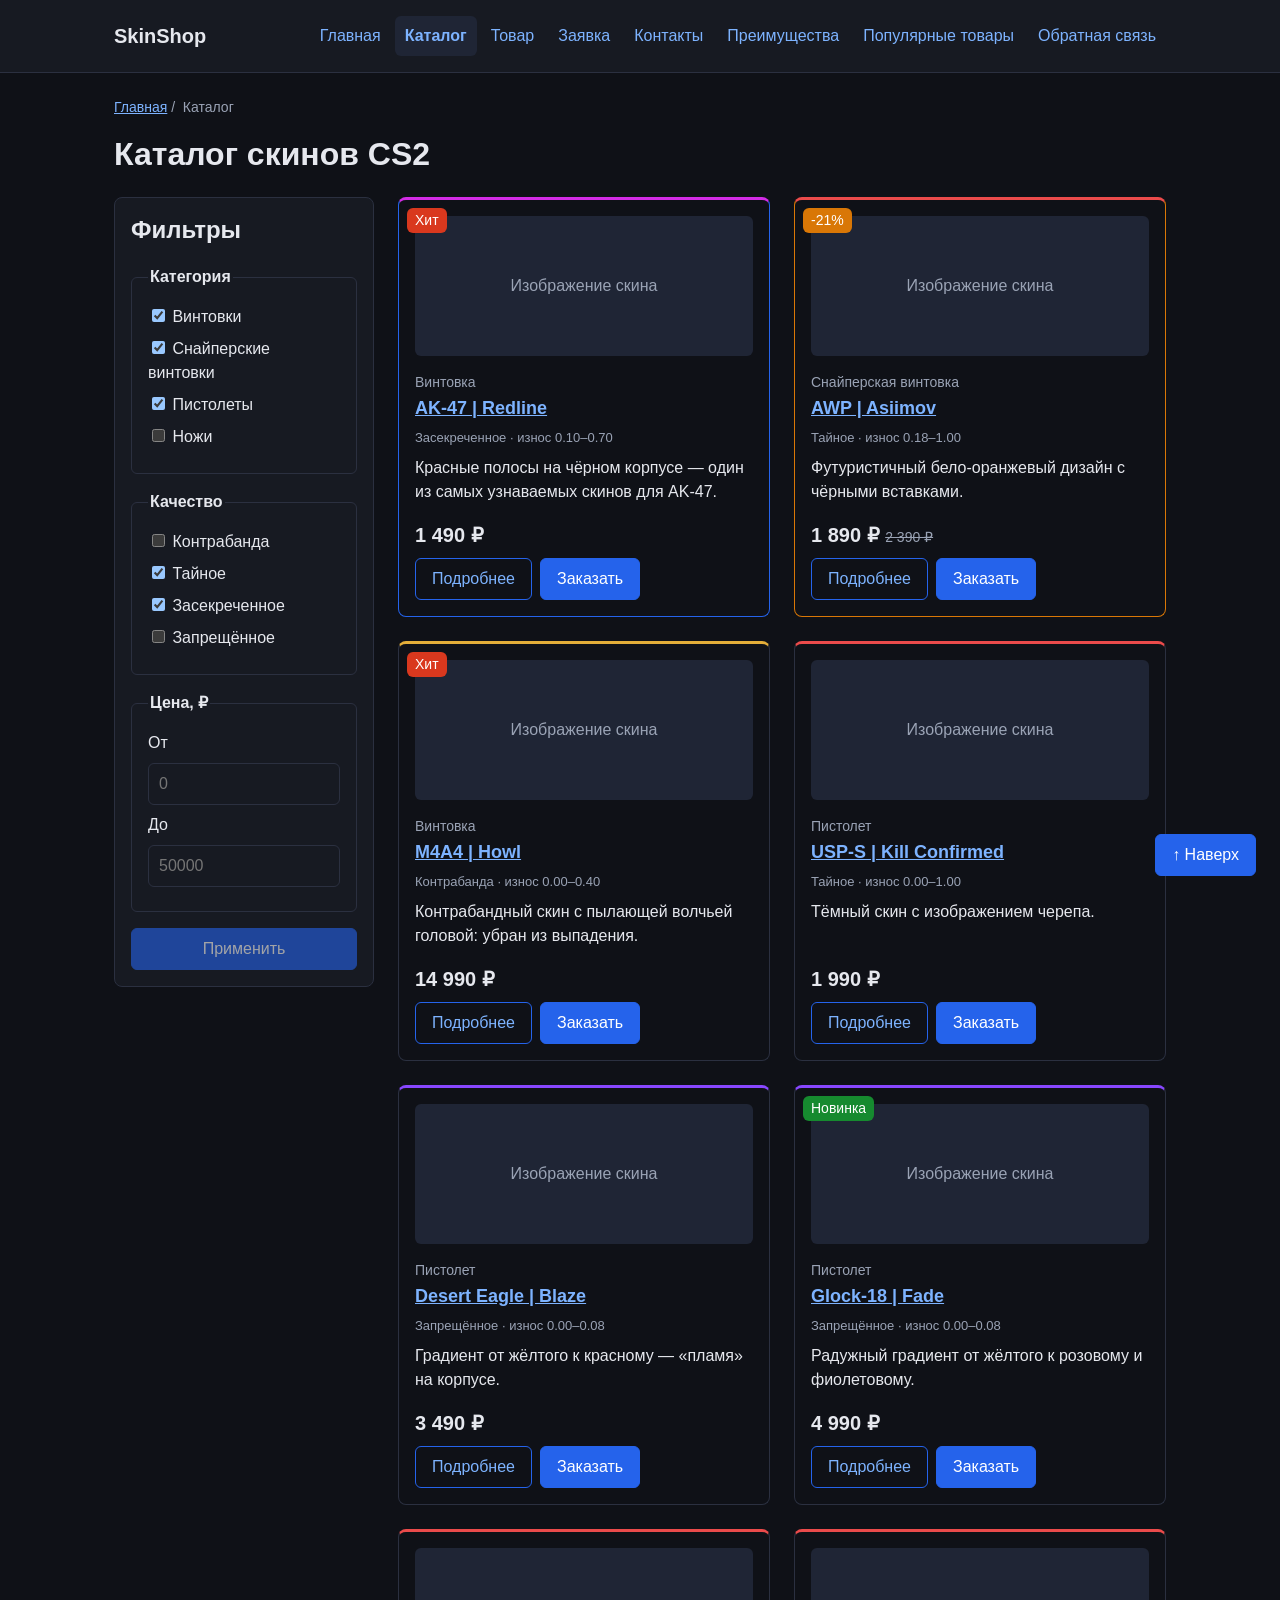
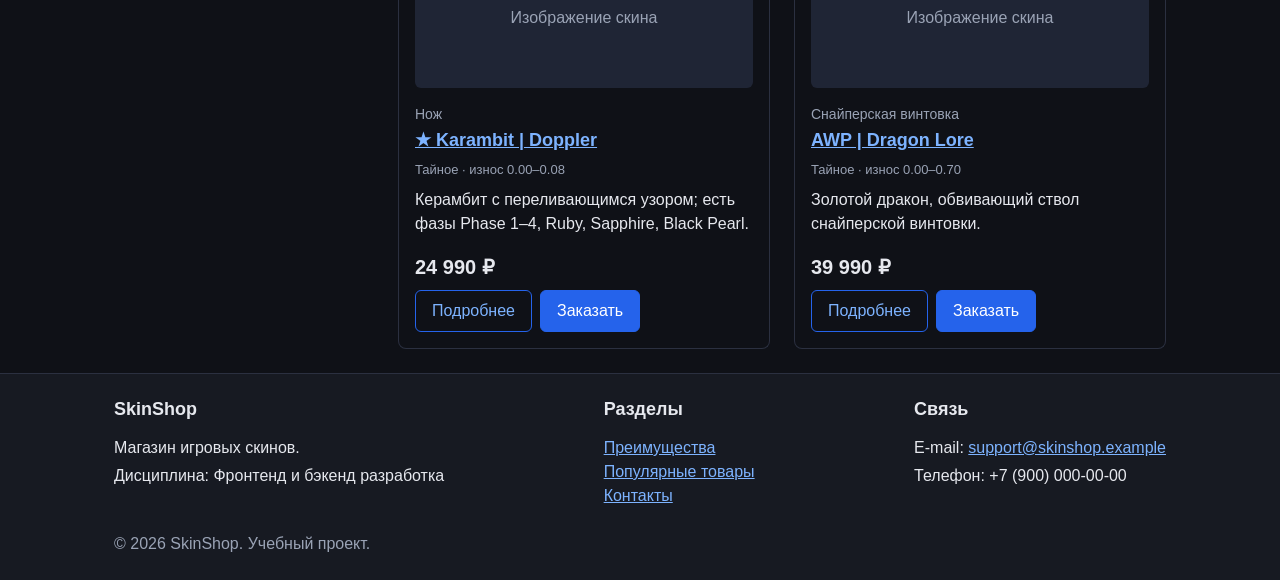
==== commit 594db44b: "fix: prepare HTML CSS project for submission" ====
--- a/catalog.html
+++ b/catalog.html
@@ -5,7 +5,7 @@
   <meta charset="UTF-8">
   <meta name="viewport" content="width=device-width, initial-scale=1.0">
   <title>Каталог — SkinShop</title>
-  <meta name="description" content="Каталог скинов SkinShop: скины оружия, персонажей, ножей и наборы.">
+  <meta name="description" content="Каталог скинов SkinShop для CS2: винтовки, снайперские винтовки, пистолеты и ножи.">
   <link rel="stylesheet" href="css/style.css">
   <script src="js/main.js" defer></script>
 </head>
@@ -36,7 +36,7 @@
       <span class="breadcrumbs__current">Каталог</span>
     </nav>
 
-    <h1 class="section__title">Каталог скинов</h1>
+    <h1 class="section__title">Каталог скинов CS2</h1>
 
     <div class="catalog-layout">
       <aside class="catalog-filters" aria-labelledby="filters-title">
@@ -46,24 +46,48 @@
           <fieldset class="filters-form__group">
             <legend class="filters-form__legend">Категория</legend>
 
-            <label class="filters-form__label" for="filter-weapons">
-              <input id="filter-weapons" type="checkbox" name="category" value="weapons" checked>
-              Скины оружия
-            </label>
-
-            <label class="filters-form__label" for="filter-characters">
-              <input id="filter-characters" type="checkbox" name="category" value="characters" checked>
-              Скины персонажей
+            <label class="filters-form__label" for="filter-rifles">
+              <input id="filter-rifles" type="checkbox" name="category" value="rifles" checked>
+              Винтовки
+            </label>
+
+            <label class="filters-form__label" for="filter-snipers">
+              <input id="filter-snipers" type="checkbox" name="category" value="snipers" checked>
+              Снайперские винтовки
+            </label>
+
+            <label class="filters-form__label" for="filter-pistols">
+              <input id="filter-pistols" type="checkbox" name="category" value="pistols" checked>
+              Пистолеты
             </label>
 
             <label class="filters-form__label" for="filter-knives">
               <input id="filter-knives" type="checkbox" name="category" value="knives">
-              Скины ножей
-            </label>
-
-            <label class="filters-form__label" for="filter-sets">
-              <input id="filter-sets" type="checkbox" name="category" value="sets">
-              Наборы
+              Ножи
+            </label>
+          </fieldset>
+
+          <fieldset class="filters-form__group">
+            <legend class="filters-form__legend">Качество</legend>
+
+            <label class="filters-form__label" for="filter-contraband">
+              <input id="filter-contraband" type="checkbox" name="rarity" value="contraband">
+              Контрабанда
+            </label>
+
+            <label class="filters-form__label" for="filter-covert">
+              <input id="filter-covert" type="checkbox" name="rarity" value="covert" checked>
+              Тайное
+            </label>
+
+            <label class="filters-form__label" for="filter-classified">
+              <input id="filter-classified" type="checkbox" name="rarity" value="classified" checked>
+              Засекреченное
+            </label>
+
+            <label class="filters-form__label" for="filter-restricted">
+              <input id="filter-restricted" type="checkbox" name="rarity" value="restricted">
+              Запрещённое
             </label>
           </fieldset>
 
@@ -74,7 +98,7 @@
             <input class="filters-form__input" id="price-from" name="price-from" type="number" min="0" placeholder="0">
 
             <label class="filters-form__label" for="price-to">До</label>
-            <input class="filters-form__input" id="price-to" name="price-to" type="number" min="0" placeholder="5000">
+            <input class="filters-form__input" id="price-to" name="price-to" type="number" min="0" placeholder="50000">
           </fieldset>
 
           <button class="button button--primary" type="submit" disabled>Применить</button>
@@ -83,76 +107,107 @@
 
       <section class="catalog-products" aria-label="Список товаров">
         <div class="products-grid products-grid--catalog">
-      <article class="product-card product-card--featured">
+      <article class="product-card product-card--featured product-card--classified">
         <span class="product-card__badge product-card__badge--hit">Хит</span>
         <div class="product-card__image">Изображение скина</div>
-        <p class="product-card__category">Скины оружия</p>
-        <h3 class="product-card__title"><a href="product.html">Огненный дракон</a></h3>
-        <p class="product-card__description">Анимированный скин для винтовки с эффектом пламени.</p>
+        <p class="product-card__category">Винтовка</p>
+        <h3 class="product-card__title"><a href="product.html">AK-47 | Redline</a></h3>
+        <p class="product-card__meta">Засекреченное · износ 0.10–0.70</p>
+        <p class="product-card__description">Красные полосы на чёрном корпусе — один из самых узнаваемых скинов для AK-47.</p>
         <p class="product-card__price">1 490 ₽</p>
         <div class="product-card__actions">
           <a class="button button--secondary" href="product.html">Подробнее</a>
-          <button class="button button--primary product-card__button" type="button" data-product="Огненный дракон">Заказать</button>
-        </div>
-      </article>
-      <article class="product-card product-card--discount">
-        <span class="product-card__badge product-card__badge--sale">-23%</span>
-        <div class="product-card__image">Изображение скина</div>
-        <p class="product-card__category">Скины оружия</p>
-        <h3 class="product-card__title"><a href="product.html">Ледяной шторм</a></h3>
-        <p class="product-card__description">Холодная цветовая схема с эффектом инея на стволе.</p>
-        <p class="product-card__price">990 ₽ <span class="product-card__old-price"><s>1 290 ₽</s></span></p>
-        <div class="product-card__actions">
-          <a class="button button--secondary" href="product.html">Подробнее</a>
-          <button class="button button--primary product-card__button" type="button" data-product="Ледяной шторм">Заказать</button>
-        </div>
-      </article>
-      <article class="product-card">
+          <button class="button button--primary product-card__button" type="button" data-product="AK-47 | Redline">Заказать</button>
+        </div>
+      </article>
+      <article class="product-card product-card--discount product-card--covert">
+        <span class="product-card__badge product-card__badge--sale">-21%</span>
+        <div class="product-card__image">Изображение скина</div>
+        <p class="product-card__category">Снайперская винтовка</p>
+        <h3 class="product-card__title"><a href="product.html">AWP | Asiimov</a></h3>
+        <p class="product-card__meta">Тайное · износ 0.18–1.00</p>
+        <p class="product-card__description">Футуристичный бело-оранжевый дизайн с чёрными вставками.</p>
+        <p class="product-card__price">1 890 ₽ <span class="product-card__old-price"><s>2 390 ₽</s></span></p>
+        <div class="product-card__actions">
+          <a class="button button--secondary" href="product.html">Подробнее</a>
+          <button class="button button--primary product-card__button" type="button" data-product="AWP | Asiimov">Заказать</button>
+        </div>
+      </article>
+      <article class="product-card product-card--contraband">
+        <span class="product-card__badge product-card__badge--hit">Хит</span>
+        <div class="product-card__image">Изображение скина</div>
+        <p class="product-card__category">Винтовка</p>
+        <h3 class="product-card__title"><a href="product.html">M4A4 | Howl</a></h3>
+        <p class="product-card__meta">Контрабанда · износ 0.00–0.40</p>
+        <p class="product-card__description">Контрабандный скин с пылающей волчьей головой: убран из выпадения.</p>
+        <p class="product-card__price">14 990 ₽</p>
+        <div class="product-card__actions">
+          <a class="button button--secondary" href="product.html">Подробнее</a>
+          <button class="button button--primary product-card__button" type="button" data-product="M4A4 | Howl">Заказать</button>
+        </div>
+      </article>
+      <article class="product-card product-card--covert">
+        <div class="product-card__image">Изображение скина</div>
+        <p class="product-card__category">Пистолет</p>
+        <h3 class="product-card__title"><a href="product.html">USP-S | Kill Confirmed</a></h3>
+        <p class="product-card__meta">Тайное · износ 0.00–1.00</p>
+        <p class="product-card__description">Тёмный скин с изображением черепа.</p>
+        <p class="product-card__price">1 990 ₽</p>
+        <div class="product-card__actions">
+          <a class="button button--secondary" href="product.html">Подробнее</a>
+          <button class="button button--primary product-card__button" type="button" data-product="USP-S | Kill Confirmed">Заказать</button>
+        </div>
+      </article>
+      <article class="product-card product-card--restricted">
+        <div class="product-card__image">Изображение скина</div>
+        <p class="product-card__category">Пистолет</p>
+        <h3 class="product-card__title"><a href="product.html">Desert Eagle | Blaze</a></h3>
+        <p class="product-card__meta">Запрещённое · износ 0.00–0.08</p>
+        <p class="product-card__description">Градиент от жёлтого к красному — «пламя» на корпусе.</p>
+        <p class="product-card__price">3 490 ₽</p>
+        <div class="product-card__actions">
+          <a class="button button--secondary" href="product.html">Подробнее</a>
+          <button class="button button--primary product-card__button" type="button" data-product="Desert Eagle | Blaze">Заказать</button>
+        </div>
+      </article>
+      <article class="product-card product-card--restricted">
         <span class="product-card__badge product-card__badge--new">Новинка</span>
         <div class="product-card__image">Изображение скина</div>
-        <p class="product-card__category">Скины персонажей</p>
-        <h3 class="product-card__title"><a href="product.html">Ночной охотник</a></h3>
-        <p class="product-card__description">Тёмный костюм с капюшоном и светящимися элементами.</p>
-        <p class="product-card__price">2 190 ₽</p>
-        <div class="product-card__actions">
-          <a class="button button--secondary" href="product.html">Подробнее</a>
-          <button class="button button--primary product-card__button" type="button" data-product="Ночной охотник">Заказать</button>
-        </div>
-      </article>
-      <article class="product-card">
-        <div class="product-card__image">Изображение скина</div>
-        <p class="product-card__category">Скины персонажей</p>
-        <h3 class="product-card__title"><a href="product.html">Космический десант</a></h3>
-        <p class="product-card__description">Скафандр с металлическим покрытием и нашивками.</p>
-        <p class="product-card__price">1 790 ₽</p>
-        <div class="product-card__actions">
-          <a class="button button--secondary" href="product.html">Подробнее</a>
-          <button class="button button--primary product-card__button" type="button" data-product="Космический десант">Заказать</button>
-        </div>
-      </article>
-      <article class="product-card">
-        <span class="product-card__badge product-card__badge--hit">Хит</span>
-        <div class="product-card__image">Изображение скина</div>
-        <p class="product-card__category">Наборы</p>
-        <h3 class="product-card__title"><a href="product.html">Набор «Стартовый»</a></h3>
-        <p class="product-card__description">Три скина разных типов по выгодной цене.</p>
-        <p class="product-card__price">2 490 ₽</p>
-        <div class="product-card__actions">
-          <a class="button button--secondary" href="product.html">Подробнее</a>
-          <button class="button button--primary product-card__button" type="button" data-product="Набор «Стартовый»">Заказать</button>
-        </div>
-      </article>
-      <article class="product-card">
-        <div class="product-card__image">Изображение скина</div>
-        <p class="product-card__category">Скины ножей</p>
-        <h3 class="product-card__title"><a href="product.html">Золотой клинок</a></h3>
-        <p class="product-card__description">Нож с золотым покрытием и гравировкой на лезвии.</p>
-        <p class="product-card__price">3 490 ₽</p>
-        <div class="product-card__actions">
-          <a class="button button--secondary" href="product.html">Подробнее</a>
-          <button class="button button--primary product-card__button" type="button" data-product="Золотой клинок">Заказать</button>
-        </div>
-      </article>
+        <p class="product-card__category">Пистолет</p>
+        <h3 class="product-card__title"><a href="product.html">Glock-18 | Fade</a></h3>
+        <p class="product-card__meta">Запрещённое · износ 0.00–0.08</p>
+        <p class="product-card__description">Радужный градиент от жёлтого к розовому и фиолетовому.</p>
+        <p class="product-card__price">4 990 ₽</p>
+        <div class="product-card__actions">
+          <a class="button button--secondary" href="product.html">Подробнее</a>
+          <button class="button button--primary product-card__button" type="button" data-product="Glock-18 | Fade">Заказать</button>
+        </div>
+      </article>
+      <article class="product-card product-card--covert">
+        <div class="product-card__image">Изображение скина</div>
+        <p class="product-card__category">Нож</p>
+        <h3 class="product-card__title"><a href="product.html">★ Karambit | Doppler</a></h3>
+        <p class="product-card__meta">Тайное · износ 0.00–0.08</p>
+        <p class="product-card__description">Керамбит с переливающимся узором; есть фазы Phase 1–4, Ruby, Sapphire, Black Pearl.</p>
+        <p class="product-card__price">24 990 ₽</p>
+        <div class="product-card__actions">
+          <a class="button button--secondary" href="product.html">Подробнее</a>
+          <button class="button button--primary product-card__button" type="button" data-product="★ Karambit | Doppler">Заказать</button>
+        </div>
+      </article>
+      <article class="product-card product-card--covert">
+        <div class="product-card__image">Изображение скина</div>
+        <p class="product-card__category">Снайперская винтовка</p>
+        <h3 class="product-card__title"><a href="product.html">AWP | Dragon Lore</a></h3>
+        <p class="product-card__meta">Тайное · износ 0.00–0.70</p>
+        <p class="product-card__description">Золотой дракон, обвивающий ствол снайперской винтовки.</p>
+        <p class="product-card__price">39 990 ₽</p>
+        <div class="product-card__actions">
+          <a class="button button--secondary" href="product.html">Подробнее</a>
+          <button class="button button--primary product-card__button" type="button" data-product="AWP | Dragon Lore">Заказать</button>
+        </div>
+      </article>
+
         </div>
       </section>
     </div>
@@ -230,7 +285,7 @@
     </form>
   </dialog>
 
-  <p class="success-message" id="success-message" hidden>Форма успешно отправлена!</p>
+  <p class="success-message" id="success-message" role="status" hidden>Заявка отправлена!</p>
 </body>
 
 </html>
--- a/css/style.css
+++ b/css/style.css
@@ -3,18 +3,24 @@
    =============================== */
 
 :root {
+  /* Тёмная тема: браузер рисует системные элементы (поля, прокрутку) тёмными */
+  color-scheme: dark;
+
   /* Цвета */
-  --color-bg: #ffffff;
-  --color-text: #222222;
-  --color-muted: #666666;
-  --color-primary: #0057b8;
-  --color-primary-dark: #003f86;
-  --color-border: #dddddd;
-  --color-surface: #f7f7f7;
-  --color-surface-accent: #eef5ff;
-  --color-danger: #b00020;
-  --color-success: #168a2f;
-  --color-success-bg: #eefaf0;
+  --color-bg: #0f1117;
+  --color-text: #e6e8ee;
+  --color-muted: #9aa3b5;
+  --color-primary: #2563eb;
+  --color-primary-dark: #1d4ed8;
+  --color-link: #7db3ff;
+  --color-link-hover: #a9ccff;
+  --color-focus: #7db3ff;
+  --color-border: #2b3040;
+  --color-surface: #171a22;
+  --color-surface-accent: #1f2535;
+  --color-danger: #ff7a8a;
+  --color-success: #4ade80;
+  --color-success-bg: #14281c;
   --color-white: #ffffff;
 
   /* Цвета бейджей */
@@ -22,7 +28,13 @@
   --color-badge-new: #168a2f;
   --color-badge-sale: #d97706;
 
-  /* Отступы */
+  /* Цвета качества скинов CS2 */
+  --color-rarity-restricted: #8847ff;
+  --color-rarity-classified: #d32ce6;
+  --color-rarity-covert: #eb4b4b;
+  --color-rarity-contraband: #e4ae39;
+
+/* Отступы */
   --space-xs: 4px;
   --space-sm: 8px;
   --space-md: 16px;
@@ -41,6 +53,7 @@
   --z-header: 100;
   --z-badge: 1;
   --z-top-button: 200;
+  --z-toast: 300;
 }
 
 /* ===============================
@@ -82,15 +95,15 @@
    =============================== */
 
 a {
-  color: var(--color-primary);
+  color: var(--color-link);
 }
 
 a:hover {
-  color: var(--color-primary-dark);
+  color: var(--color-link-hover);
 }
 
 a:focus-visible {
-  outline: 2px solid var(--color-primary);
+  outline: 2px solid var(--color-focus);
   outline-offset: 3px;
 }
 
@@ -106,7 +119,7 @@
 }
 
 .button:focus-visible {
-  outline: 2px solid var(--color-primary);
+  outline: 2px solid var(--color-focus);
   outline-offset: 3px;
 }
 
@@ -121,8 +134,8 @@
 }
 
 .button--secondary {
-  color: var(--color-primary);
-  background-color: var(--color-white);
+  color: var(--color-link);
+  background-color: transparent;
 }
 
 .button--secondary:hover {
@@ -181,7 +194,7 @@
 .site-nav__link {
   display: inline-block;
   padding: var(--space-sm) 10px;
-  color: var(--color-primary);
+  color: var(--color-link);
   text-decoration: none;
   border-radius: var(--radius-sm);
 }
@@ -202,7 +215,7 @@
 
 /* Подсветка раздела, на который перешли по якорной ссылке */
 :target {
-  outline: 2px dashed var(--color-primary);
+  outline: 2px dashed var(--color-focus);
   outline-offset: 4px;
 }
 
@@ -214,7 +227,7 @@
 }
 
 .breadcrumbs__link {
-  color: var(--color-primary);
+  color: var(--color-link);
 }
 
 /* Разделитель после каждой ссылки (inline-block, чтобы он не подчёркивался как ссылка) */
@@ -237,10 +250,16 @@
   margin-top: 0;
 }
 
+/* Grid: первый экран в две колонки — текст и карточка «Скин дня» */
 .hero {
+  display: grid;
+  grid-template-columns: 1.4fr 1fr;
+  gap: var(--space-xl);
+  align-items: center;
   margin-bottom: var(--space-xl);
-  padding: var(--space-xl) var(--space-lg);
-  background-color: var(--color-surface-accent);
+  padding: var(--space-xl);
+  background: linear-gradient(135deg, var(--color-surface-accent), var(--color-bg));
+  border: 1px solid var(--color-border);
   border-radius: var(--radius-lg);
 }
 
@@ -252,6 +271,38 @@
   display: flex;
   flex-wrap: wrap;
   gap: var(--space-md);
+}
+
+.hero__spotlight {
+  padding: var(--space-lg);
+  background-color: var(--color-surface);
+  border: 1px solid var(--color-border);
+  border-top: 3px solid var(--color-rarity-classified);
+  border-radius: var(--radius-md);
+}
+
+.hero__spotlight-label {
+  margin: 0;
+  font-size: 14px;
+  text-transform: uppercase;
+  color: var(--color-muted);
+}
+
+.hero__spotlight-name {
+  margin: var(--space-xs) 0;
+  font-size: 22px;
+  font-weight: bold;
+}
+
+.hero__spotlight-meta {
+  margin: 0 0 var(--space-md);
+  color: var(--color-muted);
+}
+
+.hero__spotlight-price {
+  margin: 0 0 var(--space-md);
+  font-size: 28px;
+  font-weight: bold;
 }
 
 .aside-info {
@@ -316,6 +367,7 @@
 
 .product-card:hover {
   border-color: var(--color-primary);
+  box-shadow: 0 0 16px rgba(37, 99, 235, 0.35);
 }
 
 .product-card--featured {
@@ -324,6 +376,23 @@
 
 .product-card--discount {
   border-color: var(--color-badge-sale);
+}
+
+/* Цвет верхней рамки — качество скина в CS2 */
+.product-card--restricted {
+  border-top: 3px solid var(--color-rarity-restricted);
+}
+
+.product-card--classified {
+  border-top: 3px solid var(--color-rarity-classified);
+}
+
+.product-card--covert {
+  border-top: 3px solid var(--color-rarity-covert);
+}
+
+.product-card--contraband {
+  border-top: 3px solid var(--color-rarity-contraband);
 }
 
 /* Заглушка вместо изображения товара */
@@ -338,6 +407,12 @@
   border-radius: var(--radius-sm);
 }
 
+.product-card__meta {
+  margin: 0 0 var(--space-sm);
+  font-size: 13px;
+  color: var(--color-muted);
+}
+
 .product-card__category {
   margin: 0;
   font-size: 14px;
@@ -369,6 +444,7 @@
 /* Группа кнопок: Flexbox */
 .product-card__actions {
   display: flex;
+  flex-wrap: wrap;
   gap: var(--space-sm);
   margin-top: auto;
 }
@@ -460,6 +536,8 @@
   width: 100%;
   padding: 8px 10px;
   margin-bottom: var(--space-sm);
+  color: var(--color-text);
+  background-color: var(--color-surface);
   border: 1px solid var(--color-border);
   border-radius: var(--radius-sm);
   font: inherit;
@@ -470,7 +548,7 @@
 }
 
 .filters-form__input:focus-visible {
-  outline: 2px solid var(--color-primary);
+  outline: 2px solid var(--color-focus);
   outline-offset: 3px;
 }
 
@@ -478,15 +556,50 @@
    8. Страница товара
    =============================== */
 
-.product {
+/* Grid: основной контент + липкая панель покупки */
+.product-page {
   display: grid;
-  grid-template-columns: 1fr 1fr;
+  grid-template-columns: 1fr 320px;
   gap: var(--space-lg);
+  align-items: start;
   margin-bottom: var(--space-xl);
 }
 
+/* position: sticky — панель покупки остаётся на экране при прокрутке */
+.buy-panel {
+  position: sticky;
+  top: 88px;
+  padding: var(--space-lg);
+  background-color: var(--color-surface);
+  border: 1px solid var(--color-border);
+  border-top: 3px solid var(--color-rarity-classified);
+  border-radius: var(--radius-md);
+}
+
+.buy-panel__title {
+  margin-top: 0;
+}
+
+.buy-panel__price {
+  margin: 0 0 var(--space-md);
+  font-size: 28px;
+  font-weight: bold;
+}
+
+.buy-panel__list {
+  margin: 0 0 var(--space-md);
+  padding-left: var(--space-lg);
+  color: var(--color-muted);
+}
+
+.buy-panel__button {
+  display: block;
+  text-align: center;
+}
+
 .product__image {
   display: flex;
+  margin-bottom: var(--space-md);
   align-items: center;
   justify-content: center;
   min-height: 260px;
@@ -559,6 +672,8 @@
   width: 100%;
   padding: 10px 12px;
   font: inherit;
+  color: var(--color-text);
+  background-color: var(--color-surface);
   border: 1px solid var(--color-border);
   border-radius: var(--radius-sm);
 }
@@ -573,7 +688,7 @@
 .order-form__select:focus-visible,
 .order-form__textarea:focus-visible,
 .order-form__checkbox:focus-visible {
-  outline: 2px solid var(--color-primary);
+  outline: 2px solid var(--color-focus);
   outline-offset: 3px;
 }
 
@@ -585,10 +700,19 @@
 
 .order-form__field--checkbox {
   display: flex;
+  flex-wrap: wrap;
   align-items: center;
   gap: var(--space-sm);
 }
 
+/* Сообщение об ошибке под полем (создаётся в main.js) */
+.order-form__error {
+  flex-basis: 100%;
+  margin: var(--space-xs) 0 0;
+  font-size: 14px;
+  color: var(--color-danger);
+}
+
 .order-form__label--inline {
   margin-bottom: 0;
 }
@@ -603,23 +727,33 @@
   border-color: var(--color-danger);
 }
 
+/* position: fixed — уведомление об успешной отправке в углу экрана */
 .success-message {
-  margin: var(--space-lg) 0;
+  position: fixed;
+  left: var(--space-lg);
+  bottom: var(--space-lg);
+  z-index: var(--z-toast);
+  max-width: 360px;
+  margin: 0;
   padding: var(--space-md);
   background-color: var(--color-success-bg);
   border-left: 4px solid var(--color-success);
+  border-radius: var(--radius-sm);
+  box-shadow: 0 4px 16px rgba(0, 0, 0, 0.5);
 }
 
 /* Модальное окно <dialog> */
 .order-dialog {
   width: min(100% - 32px, 560px);
   padding: var(--space-lg);
-  border: none;
+  color: var(--color-text);
+  background-color: var(--color-surface);
+  border: 1px solid var(--color-border);
   border-radius: var(--radius-lg);
 }
 
 .order-dialog::backdrop {
-  background-color: rgba(0, 0, 0, 0.5);
+  background-color: rgba(0, 0, 0, 0.7);
 }
 
 .order-dialog__title {
@@ -685,11 +819,13 @@
   .products-grid--catalog,
   .catalog-layout,
   .page-layout,
-  .product {
-    grid-template-columns: 1fr;
+  .product-page,
+  .hero {
+    grid-template-columns: minmax(0, 1fr);
   }
 
-  .catalog-filters {
+  .catalog-filters,
+  .buy-panel {
     position: static;
   }
 }
